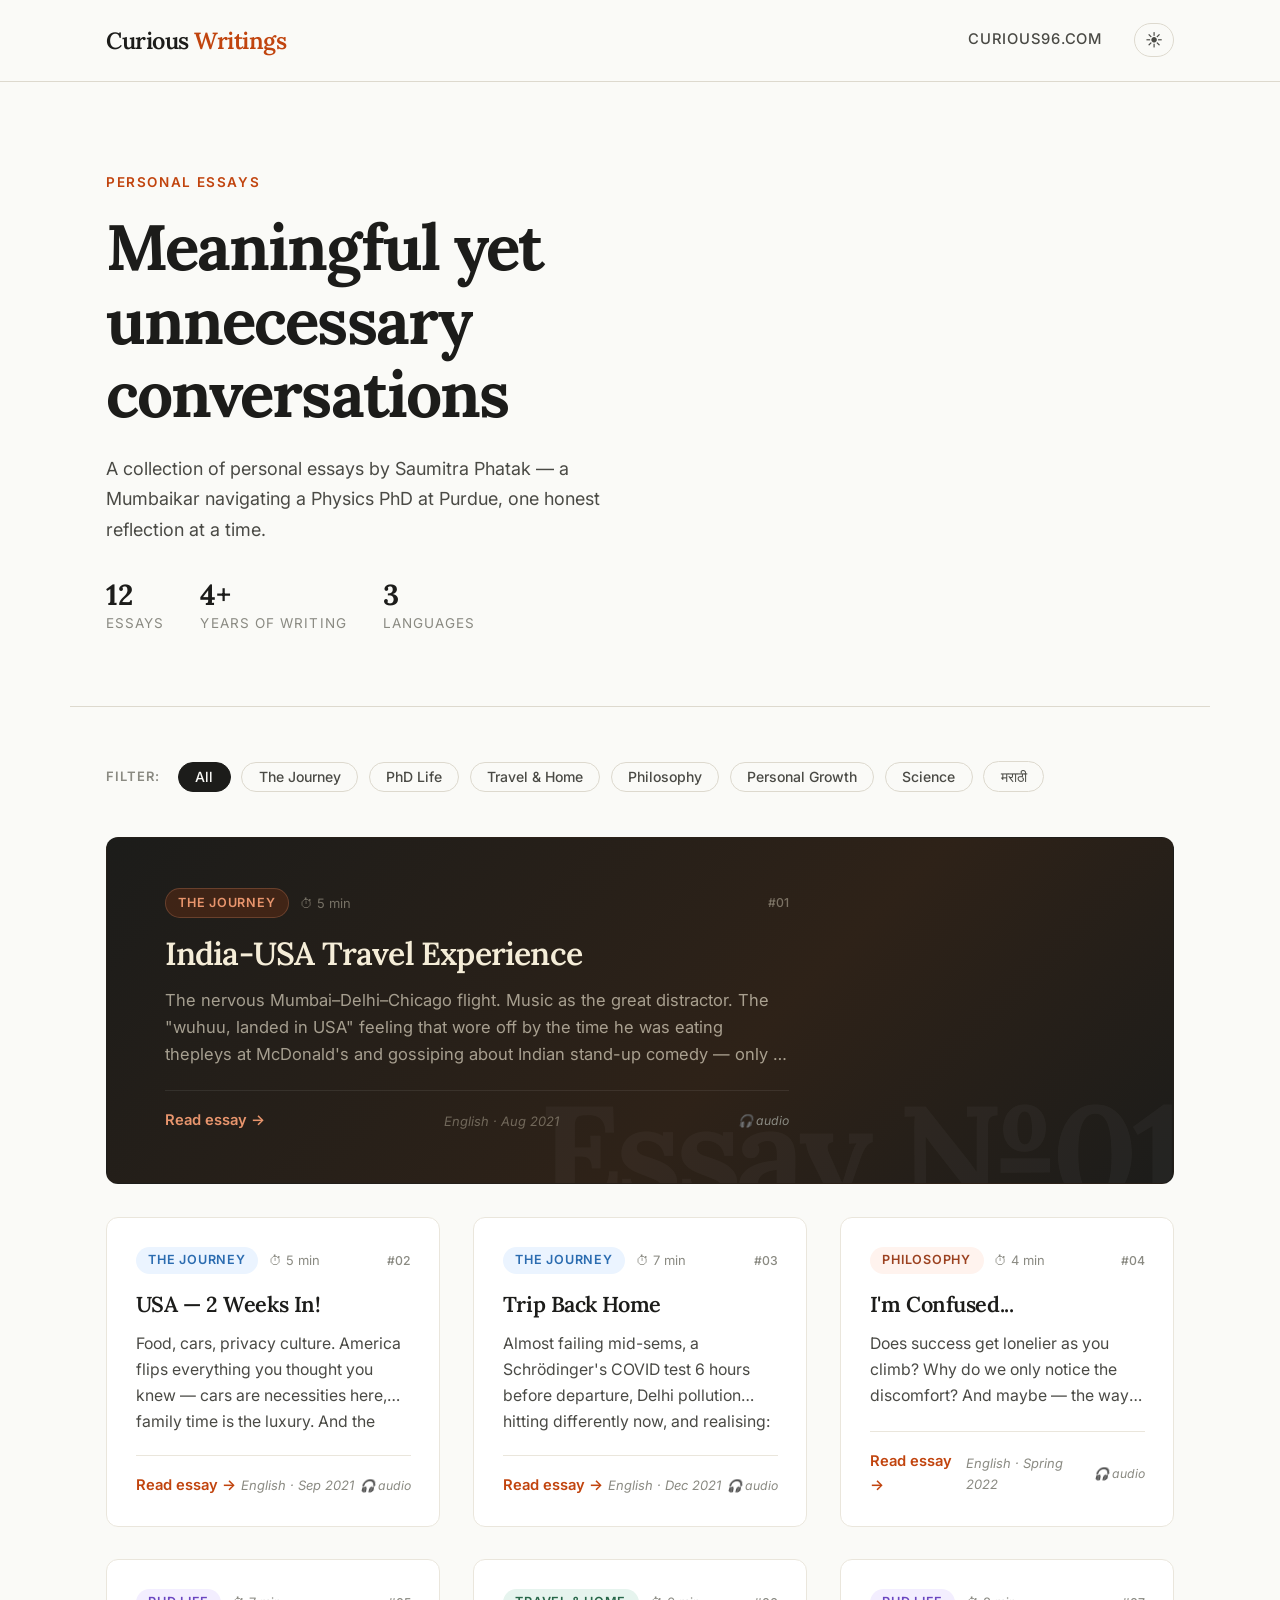
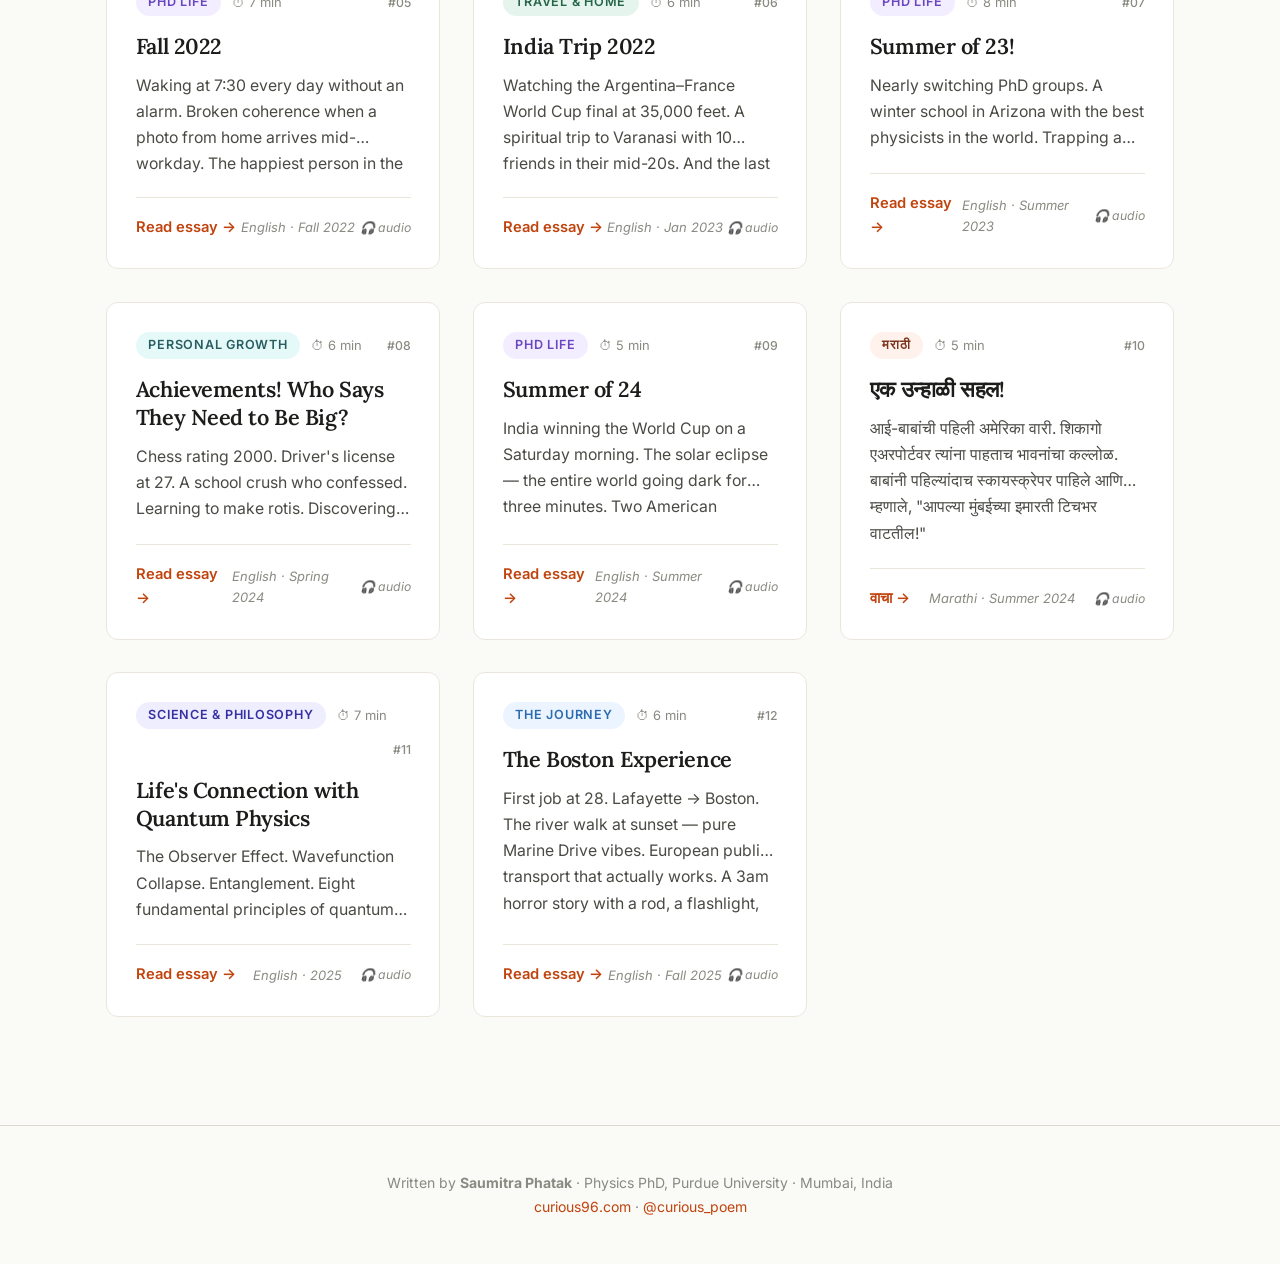
==== curious-writings.html @ 7cb305f4 ".." ====
<!DOCTYPE html>
<html lang="en">
<head>
  <meta charset="UTF-8">
  <meta name="viewport" content="width=device-width, initial-scale=1.0">
  <title>Curious Writings — Saumitra Phatak</title>
  <meta name="description" content="Personal essays by Saumitra Phatak — a Mumbaikar navigating a Physics PhD at Purdue University. 12 essays on life abroad, research, identity, relationships, and quantum physics. Written honestly, across 4 years.">
  <meta name="author" content="Saumitra Phatak">
  <meta name="keywords" content="Saumitra Phatak, personal essays, PhD life, Indian student USA, Purdue University, Mumbai, quantum physics, life abroad">
  <link rel="canonical" href="https://saumitraphatak.github.io/curious-writings/">
  <!-- Open Graph -->
  <meta property="og:type" content="website">
  <meta property="og:title" content="Curious Writings — Personal Essays by Saumitra Phatak">
  <meta property="og:description" content="12 personal essays by a Mumbaikar doing a Physics PhD at Purdue. On life abroad, research, identity, and finding meaning — written honestly across 4 years.">
  <meta property="og:url" content="https://saumitraphatak.github.io/curious-writings/">
  <meta property="og:site_name" content="Curious Writings">
  <!-- Twitter Card -->
  <meta name="twitter:card" content="summary">
  <meta name="twitter:title" content="Curious Writings — Personal Essays by Saumitra Phatak">
  <meta name="twitter:description" content="12 personal essays by a Mumbaikar doing a Physics PhD at Purdue. On life abroad, research, identity, and finding meaning.">
  <!-- JSON-LD -->
  <script type="application/ld+json">
  {"@context":"https://schema.org","@type":"Blog","name":"Curious Writings","description":"Personal essays by Saumitra Phatak — a Mumbaikar navigating a Physics PhD at Purdue University.","url":"https://saumitraphatak.github.io/curious-writings/","author":{"@type":"Person","name":"Saumitra Phatak","url":"https://www.curious96.com"},"inLanguage":["en","mr"]}
  </script>
  <link rel="stylesheet" href="css/styles.css">
</head>
<body>

<div class="progress-bar" id="progressBar"></div>

<header class="site-header">
  <div class="inner">
    <a href="curious-writings.html" class="site-logo">Curious <span>Writings</span></a>
    <nav class="site-nav">
      <a href="https://www.curious96.com" target="_blank" rel="noopener">curious96.com</a>
      <button class="theme-toggle" id="themeToggle" aria-label="Toggle dark mode" title="Toggle dark mode">☀</button>
    </nav>
  </div>
</header>

<main>
  <section class="hero">
    <p class="hero-eyebrow">Personal Essays</p>
    <h1>Meaningful yet unnecessary conversations</h1>
    <p class="hero-sub">A collection of personal essays by Saumitra Phatak — a Mumbaikar navigating a Physics PhD at Purdue, one honest reflection at a time.</p>
    <div class="hero-meta">
      <div class="hero-stat"><strong>12</strong><small>Essays</small></div>
      <div class="hero-stat"><strong>4+</strong><small>Years of writing</small></div>
      <div class="hero-stat"><strong>3</strong><small>Languages</small></div>
    </div>
  </section>

  <hr class="divider">

  <div class="filter-bar">
    <span class="filter-label">Filter:</span>
    <button class="filter-btn active" data-filter="all">All</button>
    <button class="filter-btn" data-filter="journey">The Journey</button>
    <button class="filter-btn" data-filter="phd">PhD Life</button>
    <button class="filter-btn" data-filter="travel">Travel & Home</button>
    <button class="filter-btn" data-filter="philosophy">Philosophy</button>
    <button class="filter-btn" data-filter="growth">Personal Growth</button>
    <button class="filter-btn" data-filter="science">Science</button>
    <button class="filter-btn" data-filter="marathi">मराठी</button>
  </div>

  <section class="articles-section">
    <div class="articles-grid" id="grid">

      <!-- 01 -->
      <article class="article-card featured reveal" data-category="journey">
        <div class="card-body">
          <div class="card-meta">
            <span class="category-tag cat-journey">The Journey</span>
            <span class="read-time">⏱ 5 min</span>
            <span class="card-num">#01</span>
          </div>
          <h2 class="card-title">India-USA Travel Experience</h2>
          <p class="card-excerpt">The nervous Mumbai–Delhi–Chicago flight. Music as the great distractor. The "wuhuu, landed in USA" feeling that wore off by the time he was eating thepleys at McDonald's and gossiping about Indian stand-up comedy — only to leave a bag on the shuttle home.</p>
          <div class="card-footer">
            <a href="articles/01-india-usa-travel.html" class="card-read-link">Read essay →</a>
            <span class="card-lang">English · Aug 2021</span>
          </div>
        </div>
      </article>

      <!-- 02 -->
      <article class="article-card reveal" data-category="journey">
        <div class="card-body">
          <div class="card-meta">
            <span class="category-tag cat-journey">The Journey</span>
            <span class="read-time">⏱ 5 min</span>
            <span class="card-num">#02</span>
          </div>
          <h2 class="card-title">USA — 2 Weeks In!</h2>
          <p class="card-excerpt">Food, cars, privacy culture. America flips everything you thought you knew — cars are necessities here, family time is the luxury. And the discipline! They actually follow the rules.</p>
          <div class="card-footer">
            <a href="articles/02-usa-two-weeks.html" class="card-read-link">Read essay →</a>
            <span class="card-lang">English · Sep 2021</span>
          </div>
        </div>
      </article>

      <!-- 03 -->
      <article class="article-card reveal" data-category="journey">
        <div class="card-body">
          <div class="card-meta">
            <span class="category-tag cat-journey">The Journey</span>
            <span class="read-time">⏱ 7 min</span>
            <span class="card-num">#03</span>
          </div>
          <h2 class="card-title">Trip Back Home</h2>
          <p class="card-excerpt">Almost failing mid-sems, a Schrödinger's COVID test 6 hours before departure, Delhi pollution hitting differently now, and realising: you go out and fail at 100 things, still you come home a superstar in your parents' eyes.</p>
          <div class="card-footer">
            <a href="articles/03-trip-back-home.html" class="card-read-link">Read essay →</a>
            <span class="card-lang">English · Dec 2021</span>
          </div>
        </div>
      </article>

      <!-- 04 -->
      <article class="article-card reveal" data-category="philosophy">
        <div class="card-body">
          <div class="card-meta">
            <span class="category-tag cat-philosophy">Philosophy</span>
            <span class="read-time">⏱ 4 min</span>
            <span class="card-num">#04</span>
          </div>
          <h2 class="card-title">I'm Confused...</h2>
          <p class="card-excerpt">Does success get lonelier as you climb? Why do we only notice the discomfort? And maybe — the way to live is to have floating interests always. Changing phases is the key to being content.</p>
          <div class="card-footer">
            <a href="articles/04-im-confused.html" class="card-read-link">Read essay →</a>
            <span class="card-lang">English · Spring 2022</span>
          </div>
        </div>
      </article>

      <!-- 05 -->
      <article class="article-card reveal" data-category="phd">
        <div class="card-body">
          <div class="card-meta">
            <span class="category-tag cat-phd">PhD Life</span>
            <span class="read-time">⏱ 7 min</span>
            <span class="card-num">#05</span>
          </div>
          <h2 class="card-title">Fall 2022</h2>
          <p class="card-excerpt">Waking at 7:30 every day without an alarm. Broken coherence when a photo from home arrives mid-workday. The happiest person in the room is the one who thinks the least. And the fall season — everyone in the world should experience it once.</p>
          <div class="card-footer">
            <a href="articles/05-fall-2022.html" class="card-read-link">Read essay →</a>
            <span class="card-lang">English · Fall 2022</span>
          </div>
        </div>
      </article>

      <!-- 06 -->
      <article class="article-card reveal" data-category="travel">
        <div class="card-body">
          <div class="card-meta">
            <span class="category-tag cat-travel">Travel & Home</span>
            <span class="read-time">⏱ 6 min</span>
            <span class="card-num">#06</span>
          </div>
          <h2 class="card-title">India Trip 2022</h2>
          <p class="card-excerpt">Watching the Argentina–France World Cup final at 35,000 feet. A spiritual trip to Varanasi with 10 friends in their mid-20s. And the last night — crying together as a family before going back to make the American dream come true.</p>
          <div class="card-footer">
            <a href="articles/06-india-trip-2022.html" class="card-read-link">Read essay →</a>
            <span class="card-lang">English · Jan 2023</span>
          </div>
        </div>
      </article>

      <!-- 07 -->
      <article class="article-card reveal" data-category="phd">
        <div class="card-body">
          <div class="card-meta">
            <span class="category-tag cat-phd">PhD Life</span>
            <span class="read-time">⏱ 8 min</span>
            <span class="card-num">#07</span>
          </div>
          <h2 class="card-title">Summer of 23!</h2>
          <p class="card-excerpt">Nearly switching PhD groups. A winter school in Arizona with the best physicists in the world. Trapping a single lithium atom — best imaging accuracy in the world. Teaching atomic physics to Mumbai University students every Saturday.</p>
          <div class="card-footer">
            <a href="articles/07-summer-2023.html" class="card-read-link">Read essay →</a>
            <span class="card-lang">English · Summer 2023</span>
          </div>
        </div>
      </article>

      <!-- 08 -->
      <article class="article-card reveal" data-category="growth">
        <div class="card-body">
          <div class="card-meta">
            <span class="category-tag cat-growth">Personal Growth</span>
            <span class="read-time">⏱ 6 min</span>
            <span class="card-num">#08</span>
          </div>
          <h2 class="card-title">Achievements! Who Says They Need to Be Big?</h2>
          <p class="card-excerpt">Chess rating 2000. Driver's license at 27. A school crush who confessed. Learning to make rotis. Discovering classical music. Defending Hinduism with physics. The ones that never go on your CV but define you completely.</p>
          <div class="card-footer">
            <a href="articles/08-achievements.html" class="card-read-link">Read essay →</a>
            <span class="card-lang">English · Spring 2024</span>
          </div>
        </div>
      </article>

      <!-- 09 -->
      <article class="article-card reveal" data-category="phd">
        <div class="card-body">
          <div class="card-meta">
            <span class="category-tag cat-phd">PhD Life</span>
            <span class="read-time">⏱ 5 min</span>
            <span class="card-num">#09</span>
          </div>
          <h2 class="card-title">Summer of 24</h2>
          <p class="card-excerpt">India winning the World Cup on a Saturday morning. The solar eclipse — the entire world going dark for three minutes. Two American weddings. And a labmate's words: "It's so weird that after five years, you move on, but the lab stays right where it is."</p>
          <div class="card-footer">
            <a href="articles/09-summer-2024.html" class="card-read-link">Read essay →</a>
            <span class="card-lang">English · Summer 2024</span>
          </div>
        </div>
      </article>

      <!-- 10 -->
      <article class="article-card reveal" data-category="marathi">
        <div class="card-body">
          <div class="card-meta">
            <span class="category-tag cat-marathi">मराठी</span>
            <span class="read-time">⏱ 5 min</span>
            <span class="card-num">#10</span>
          </div>
          <h2 class="card-title">एक उन्हाळी सहल!</h2>
          <p class="card-excerpt">आई-बाबांची पहिली अमेरिका वारी. शिकागो एअरपोर्टवर त्यांना पाहताच भावनांचा कल्लोळ. बाबांनी पहिल्यांदाच स्कायस्क्रेपर पाहिले आणि म्हणाले, "आपल्या मुंबईच्या इमारती टिचभर वाटतील!"</p>
          <div class="card-footer">
            <a href="articles/10-ek-unhali-sahal.html" class="card-read-link">वाचा →</a>
            <span class="card-lang">Marathi · Summer 2024</span>
          </div>
        </div>
      </article>

      <!-- 11 -->
      <article class="article-card reveal" data-category="science">
        <div class="card-body">
          <div class="card-meta">
            <span class="category-tag cat-science">Science & Philosophy</span>
            <span class="read-time">⏱ 7 min</span>
            <span class="card-num">#11</span>
          </div>
          <h2 class="card-title">Life's Connection with Quantum Physics</h2>
          <p class="card-excerpt">The Observer Effect. Wavefunction Collapse. Entanglement. Eight fundamental principles of quantum physics — and how each one mirrors the way we actually live, love, and make decisions.</p>
          <div class="card-footer">
            <a href="articles/11-life-quantum-physics.html" class="card-read-link">Read essay →</a>
            <span class="card-lang">English · 2025</span>
          </div>
        </div>
      </article>

      <!-- 12 -->
      <article class="article-card reveal" data-category="journey">
        <div class="card-body">
          <div class="card-meta">
            <span class="category-tag cat-journey">The Journey</span>
            <span class="read-time">⏱ 6 min</span>
            <span class="card-num">#12</span>
          </div>
          <h2 class="card-title">The Boston Experience</h2>
          <p class="card-excerpt">First job at 28. Lafayette → Boston. The river walk at sunset — pure Marine Drive vibes. European public transport that actually works. A 3am horror story with a rod, a flashlight, and drops of blood on the kitchen floor. And riding the quantum computing tide.</p>
          <div class="card-footer">
            <a href="articles/12-boston-experience.html" class="card-read-link">Read essay →</a>
            <span class="card-lang">English · Fall 2025</span>
          </div>
        </div>
      </article>

    </div>
  </section>
</main>

<footer class="site-footer">
  <p>Written by <strong>Saumitra Phatak</strong> · Physics PhD, Purdue University · Mumbai, India<br>
  <a href="https://www.curious96.com" target="_blank" rel="noopener">curious96.com</a> · <a href="https://www.instagram.com/curious_poem/" target="_blank" rel="noopener">@curious_poem</a></p>
</footer>

<script>
// ─── DARK MODE ───
(function() {
  const saved = localStorage.getItem('cw-theme');
  if (saved === 'dark') document.documentElement.dataset.theme = 'dark';
})();

const toggleBtn = document.getElementById('themeToggle');
toggleBtn.textContent = document.documentElement.dataset.theme === 'dark' ? '☾' : '☀';
toggleBtn.addEventListener('click', () => {
  const isDark = document.documentElement.dataset.theme === 'dark';
  document.documentElement.dataset.theme = isDark ? '' : 'dark';
  toggleBtn.textContent = isDark ? '☀' : '☾';
  localStorage.setItem('cw-theme', isDark ? '' : 'dark');
});

// ─── PROGRESS BAR FALLBACK (for browsers without scroll-timeline) ───
if (!CSS.supports('animation-timeline', 'scroll()')) {
  const bar = document.getElementById('progressBar');
  window.addEventListener('scroll', () => {
    const scrolled = window.scrollY;
    const total = document.documentElement.scrollHeight - window.innerHeight;
    bar.style.transform = `scaleX(${total > 0 ? scrolled / total : 0})`;
  }, { passive: true });
}

// ─── STAGGER DELAYS for reveal cards ───
document.querySelectorAll('.article-card.reveal').forEach((card, i) => {
  card.style.setProperty('--stagger', i % 6);
});

// ─── SCROLL REVEAL ───
const observer = new IntersectionObserver(entries => {
  entries.forEach(e => { if (e.isIntersecting) e.target.classList.add('visible'); });
}, { threshold: 0.07 });
document.querySelectorAll('.reveal').forEach(el => observer.observe(el));

// ─── FILTER with fade-animation ───
function doFilter(filter) {
  const cards = [...document.querySelectorAll('.article-card')];
  const hidden = new Set();

  // Phase 1: fade out cards that won't be shown
  cards.forEach(card => {
    const show = filter === 'all' || card.dataset.category === filter;
    if (!show) {
      hidden.add(card);
      card.style.opacity = '0';
      card.style.transform = 'scale(0.97) translateY(-6px)';
    }
  });

  // Phase 2: after fade, hide them and reveal remaining
  setTimeout(() => {
    cards.forEach((card, i) => {
      if (hidden.has(card)) {
        card.style.display = 'none';
        card.style.opacity = '';
        card.style.transform = '';
      } else {
        if (card.style.display === 'none') {
          card.style.display = '';
          card.style.opacity = '0';
          card.style.transform = 'scale(0.97) translateY(10px)';
          // stagger visible cards
          const delay = [...cards.filter(c => !hidden.has(c))].indexOf(card) * 40;
          setTimeout(() => {
            card.style.transition = 'opacity 0.3s ease, transform 0.3s ease, box-shadow 0.3s ease';
            card.style.opacity = '1';
            card.style.transform = '';
            setTimeout(() => card.style.transition = '', 350);
          }, delay);
        } else {
          card.style.opacity = '1';
          card.style.transform = '';
        }
      }
    });
  }, 220);
}

// Override card transition for filter animation
document.querySelectorAll('.article-card').forEach(card => {
  card.style.transition = 'opacity 0.22s ease, transform 0.22s ease, box-shadow 0.3s ease';
});

document.querySelectorAll('.filter-btn').forEach(btn => {
  btn.addEventListener('click', () => {
    document.querySelectorAll('.filter-btn').forEach(b => b.classList.remove('active'));
    btn.classList.add('active');
    if (document.startViewTransition) {
      document.startViewTransition(() => doFilter(btn.dataset.filter));
    } else {
      doFilter(btn.dataset.filter);
    }
  });
});

// ─── 3D CARD TILT ───
document.querySelectorAll('.article-card:not(.featured)').forEach(card => {
  card.addEventListener('mousemove', e => {
    const rect = card.getBoundingClientRect();
    const x = (e.clientX - rect.left) / rect.width  - 0.5;
    const y = (e.clientY - rect.top)  / rect.height - 0.5;
    card.style.transition = 'box-shadow 0.15s ease';
    card.style.transform = `perspective(700px) rotateY(${x * 7}deg) rotateX(${-y * 7}deg) translateY(-4px)`;
    card.style.boxShadow = `${-x * 12}px ${-y * 12 + 16}px 40px rgba(0,0,0,0.12)`;
  });
  card.addEventListener('mouseleave', () => {
    card.style.transition = 'transform 0.45s ease, box-shadow 0.3s ease';
    card.style.transform = '';
    card.style.boxShadow = '';
    setTimeout(() => { card.style.transition = ''; }, 460);
  });
});

// ─── AUDIO HINT (front page — passive indicator, full listen is inside article) ───
document.querySelectorAll('.article-card').forEach(card => {
  const footer = card.querySelector('.card-footer');
  if (!footer) return;
  const hint = document.createElement('span');
  hint.className   = 'card-audio-hint';
  hint.textContent = '🎧 audio';
  hint.title       = 'Open the essay to listen to the full audio';
  footer.appendChild(hint);
});
</script>
</body>
</html>
---- css/styles.css ----
@import url('https://fonts.googleapis.com/css2?family=Lora:ital,wght@0,400;0,500;0,600;0,700;1,400;1,500&family=Inter:wght@300;400;500;600&family=Noto+Serif+Devanagari:wght@400;600&display=swap');

*, *::before, *::after { box-sizing: border-box; margin: 0; padding: 0; }

:root {
  --bg: #FAFAF7;
  --surface: #F3F0EA;
  --surface2: #EAE6DC;
  --text: #1C1C1A;
  --text-mid: #4A4A45;
  --text-light: #8A8A82;
  --accent: #C1440E;
  --accent-warm: #E8956D;
  --accent-bg: #FDF0EA;
  --border: #DDD9CE;
  --border-light: #EAE6DC;

  /* Category colours */
  --c-journey: #2B6CB0;
  --c-journey-bg: #EBF4FF;
  --c-phd: #6B46C1;
  --c-phd-bg: #F3EEFF;
  --c-travel: #276749;
  --c-travel-bg: #E6F4EE;
  --c-philosophy: #9C4221;
  --c-philosophy-bg: #FFF3EE;
  --c-growth: #285E61;
  --c-growth-bg: #E6F9F9;
  --c-science: #3730A3;
  --c-science-bg: #EEEEFF;
  --c-marathi: #7B341E;
  --c-marathi-bg: #FFF1EC;

  --ff-serif: 'Lora', Georgia, 'Times New Roman', serif;
  --ff-sans: 'Inter', system-ui, -apple-system, sans-serif;
  --ff-deva: 'Noto Serif Devanagari', serif;
}

html { font-size: 18px; scroll-behavior: smooth; }

body {
  background: var(--bg);
  color: var(--text);
  font-family: var(--ff-sans);
  line-height: 1.6;
  -webkit-font-smoothing: antialiased;
}

a { color: inherit; text-decoration: none; }
img { max-width: 100%; display: block; }

/* ─── SITE HEADER ─── */
.site-header {
  border-bottom: 1px solid var(--border);
  padding: 1.2rem 0;
  position: sticky;
  top: 0;
  background: rgba(250, 250, 247, 0.95);
  backdrop-filter: blur(8px);
  z-index: 100;
}
.site-header .inner {
  max-width: 1140px;
  margin: 0 auto;
  padding: 0 2rem;
  display: flex;
  align-items: center;
  justify-content: space-between;
}
.site-logo {
  font-family: var(--ff-serif);
  font-size: 1.3rem;
  font-weight: 600;
  color: var(--text);
  letter-spacing: -0.02em;
}
.site-logo span { color: var(--accent); }
.site-nav { display: flex; gap: 1.8rem; align-items: center; }
.site-nav a {
  font-size: 0.82rem;
  font-weight: 500;
  color: var(--text-mid);
  letter-spacing: 0.05em;
  text-transform: uppercase;
  transition: color 0.2s;
}
.site-nav a:hover { color: var(--accent); }

/* ─── HERO (index) ─── */
.hero {
  padding: 5rem 2rem 4rem;
  max-width: 1140px;
  margin: 0 auto;
}
.hero-eyebrow {
  font-size: 0.75rem;
  font-weight: 600;
  letter-spacing: 0.12em;
  text-transform: uppercase;
  color: var(--accent);
  margin-bottom: 1rem;
}
.hero h1 {
  font-family: var(--ff-serif);
  font-size: clamp(2.4rem, 5vw, 3.6rem);
  font-weight: 700;
  line-height: 1.15;
  letter-spacing: -0.03em;
  color: var(--text);
  max-width: 700px;
  margin-bottom: 1.2rem;
}
.hero-sub {
  font-size: 1rem;
  color: var(--text-mid);
  max-width: 560px;
  line-height: 1.7;
  margin-bottom: 2rem;
}
.hero-meta {
  display: flex;
  gap: 2rem;
  flex-wrap: wrap;
}
.hero-stat {
  display: flex;
  flex-direction: column;
  gap: 0.15rem;
}
.hero-stat strong {
  font-family: var(--ff-serif);
  font-size: 1.6rem;
  font-weight: 700;
  color: var(--text);
  line-height: 1;
}
.hero-stat small {
  font-size: 0.75rem;
  color: var(--text-light);
  text-transform: uppercase;
  letter-spacing: 0.08em;
}

/* ─── DIVIDER ─── */
.divider {
  max-width: 1140px;
  margin: 0 auto 3rem;
  padding: 0 2rem;
  border: none;
  border-top: 1px solid var(--border);
}

/* ─── FILTER BAR ─── */
.filter-bar {
  max-width: 1140px;
  margin: 0 auto 2.5rem;
  padding: 0 2rem;
  display: flex;
  gap: 0.6rem;
  flex-wrap: wrap;
  align-items: center;
}
.filter-label {
  font-size: 0.72rem;
  font-weight: 600;
  letter-spacing: 0.08em;
  text-transform: uppercase;
  color: var(--text-light);
  margin-right: 0.4rem;
}
.filter-btn {
  border: 1px solid var(--border);
  background: transparent;
  padding: 0.3rem 0.9rem;
  border-radius: 99px;
  font-size: 0.78rem;
  font-weight: 500;
  color: var(--text-mid);
  cursor: pointer;
  font-family: var(--ff-sans);
  transition: all 0.15s;
}
.filter-btn:hover, .filter-btn.active {
  background: var(--text);
  border-color: var(--text);
  color: var(--bg);
}

/* ─── ARTICLE GRID ─── */
.articles-section {
  max-width: 1140px;
  margin: 0 auto;
  padding: 0 2rem 6rem;
}
.articles-grid {
  display: grid;
  grid-template-columns: repeat(3, 1fr);
  gap: 1.8rem;
}

/* ─── ARTICLE CARD ─── */
.article-card {
  background: white;
  border: 1px solid var(--border-light);
  border-radius: 12px;
  overflow: hidden;
  transition: box-shadow 0.3s ease;
  display: flex;
  flex-direction: column;
  will-change: transform;
}
.article-card:not(.featured):hover {
  box-shadow: 0 16px 48px rgba(0,0,0,0.1);
}
.card-body {
  padding: 1.6rem;
  flex: 1;
  display: flex;
  flex-direction: column;
}
.card-meta {
  display: flex;
  align-items: center;
  gap: 0.6rem;
  margin-bottom: 0.9rem;
  flex-wrap: wrap;
}
.category-tag {
  display: inline-block;
  padding: 0.2rem 0.7rem;
  border-radius: 99px;
  font-size: 0.7rem;
  font-weight: 600;
  letter-spacing: 0.06em;
  text-transform: uppercase;
}
.cat-journey { background: var(--c-journey-bg); color: var(--c-journey); }
.cat-phd     { background: var(--c-phd-bg);     color: var(--c-phd); }
.cat-travel  { background: var(--c-travel-bg);  color: var(--c-travel); }
.cat-philosophy { background: var(--c-philosophy-bg); color: var(--c-philosophy); }
.cat-growth  { background: var(--c-growth-bg);  color: var(--c-growth); }
.cat-science { background: var(--c-science-bg); color: var(--c-science); }
.cat-marathi { background: var(--c-marathi-bg); color: var(--c-marathi); }

.read-time {
  font-size: 0.72rem;
  color: var(--text-light);
  display: flex;
  align-items: center;
  gap: 0.25rem;
}
.card-num {
  font-size: 0.68rem;
  color: var(--text-light);
  font-weight: 500;
  margin-left: auto;
}
.card-title {
  font-family: var(--ff-serif);
  font-size: 1.2rem;
  font-weight: 600;
  line-height: 1.3;
  letter-spacing: -0.02em;
  color: var(--text);
  margin-bottom: 0.7rem;
  flex-shrink: 0;
}
.card-excerpt {
  font-size: 0.88rem;
  color: var(--text-mid);
  line-height: 1.65;
  flex: 1;
  margin-bottom: 1.2rem;
  display: -webkit-box;
  -webkit-line-clamp: 3;
  -webkit-box-orient: vertical;
  overflow: hidden;
}
.card-footer {
  border-top: 1px solid var(--border-light);
  padding-top: 1rem;
  display: flex;
  align-items: center;
  justify-content: space-between;
}
.card-read-link {
  font-size: 0.82rem;
  font-weight: 600;
  color: var(--accent);
  display: flex;
  align-items: center;
  gap: 0.35rem;
  transition: gap 0.2s;
}
.article-card:hover .card-read-link { gap: 0.6rem; }
.card-lang {
  font-size: 0.72rem;
  color: var(--text-light);
  font-style: italic;
}

/* ─── FEATURED CARD (editorial hero) ─── */
.article-card.featured {
  grid-column: 1 / -1;
  flex-direction: row;
  min-height: 280px;
  background: linear-gradient(135deg, #1C1C1A 0%, #2E2218 60%, #1C1C1A 100%);
  border-color: transparent;
  position: relative;
  overflow: hidden;
  transition: box-shadow 0.3s ease, transform 0.3s ease;
}
.article-card.featured:hover {
  transform: translateY(-3px);
  box-shadow: 0 24px 64px rgba(0,0,0,0.25);
}
.article-card.featured::after {
  content: 'Essay №01';
  position: absolute;
  right: -0.5rem;
  bottom: -2rem;
  font-family: var(--ff-serif);
  font-size: 7.5rem;
  font-weight: 700;
  color: rgba(255,255,255,0.035);
  letter-spacing: -0.04em;
  pointer-events: none;
  line-height: 1;
  white-space: nowrap;
}
.article-card.featured .card-body {
  padding: 2.8rem 3.2rem;
  max-width: 740px;
}
.article-card.featured .category-tag {
  background: rgba(193, 68, 14, 0.2);
  color: #E8956D;
  border: 1px solid rgba(232, 149, 109, 0.25);
}
.article-card.featured .read-time,
.article-card.featured .card-num {
  color: rgba(245, 237, 216, 0.4);
}
.article-card.featured .card-title {
  font-size: clamp(1.6rem, 2.5vw, 2.1rem);
  color: #F5EDD8;
  line-height: 1.25;
  letter-spacing: -0.025em;
}
.article-card.featured .card-excerpt {
  color: rgba(245, 237, 216, 0.62);
  -webkit-line-clamp: 3;
  font-size: 0.92rem;
}
.article-card.featured .card-footer {
  border-top-color: rgba(255,255,255,0.08);
}
.article-card.featured .card-read-link { color: #E8956D; }
.article-card.featured .card-lang { color: rgba(245,237,216,0.35); }
@media (max-width: 720px) {
  .article-card.featured { grid-column: 1 / -1; flex-direction: column; }
  .article-card.featured .card-body { padding: 1.8rem; }
}

/* ─── ARTICLE PAGE ─── */
.article-page {
  max-width: 700px;
  margin: 0 auto;
  padding: 3rem 2rem 6rem;
}
.article-page-header {
  margin-bottom: 3rem;
}
.article-back {
  display: inline-flex;
  align-items: center;
  gap: 0.4rem;
  font-size: 0.78rem;
  font-weight: 500;
  color: var(--text-light);
  margin-bottom: 2rem;
  transition: color 0.2s;
}
.article-back:hover { color: var(--accent); }
.article-page-meta {
  display: flex;
  align-items: center;
  gap: 0.8rem;
  margin-bottom: 1.2rem;
  flex-wrap: wrap;
}
.article-page-header h1 {
  font-family: var(--ff-serif);
  font-size: clamp(1.9rem, 4vw, 2.8rem);
  font-weight: 700;
  line-height: 1.2;
  letter-spacing: -0.03em;
  color: var(--text);
  margin-bottom: 1rem;
}
.article-page-header h1.devanagari {
  font-family: var(--ff-deva);
}
.article-lede {
  font-size: 1.05rem;
  color: var(--text-mid);
  line-height: 1.75;
  font-style: italic;
  border-left: 3px solid var(--accent);
  padding-left: 1.2rem;
  margin-bottom: 2rem;
}
.article-divider {
  width: 3rem;
  height: 2px;
  background: var(--accent);
  margin: 2rem 0;
  border: none;
}

/* ─── ARTICLE BODY ─── */
.article-body {
  font-family: var(--ff-serif);
  font-size: 1.05rem;
  line-height: 1.85;
  color: var(--text);
}
.article-body.devanagari {
  font-family: var(--ff-deva);
  font-size: 1.08rem;
  line-height: 2;
}
.article-body p {
  margin-bottom: 1.5rem;
}
.article-body p:first-child::first-letter {
  font-size: 3.5rem;
  line-height: 0.85;
  float: left;
  padding-right: 0.1em;
  padding-top: 0.05em;
  font-weight: 700;
  color: var(--accent);
  font-family: var(--ff-serif);
}
.article-body h2 {
  font-family: var(--ff-sans);
  font-size: 0.85rem;
  font-weight: 700;
  letter-spacing: 0.1em;
  text-transform: uppercase;
  color: var(--accent);
  margin: 2.5rem 0 1rem;
  padding-bottom: 0.5rem;
  border-bottom: 1px solid var(--border);
}
.article-body strong {
  font-weight: 600;
  color: var(--text);
}
.article-body em { font-style: italic; }
.article-body blockquote {
  border-left: 3px solid var(--accent-warm);
  padding: 0.5rem 1.2rem;
  margin: 2rem 0;
  background: var(--accent-bg);
  border-radius: 0 8px 8px 0;
  font-style: italic;
  color: var(--text-mid);
}

/* ─── ARTICLE FOOTER ─── */
.article-footer {
  margin-top: 4rem;
  padding-top: 2rem;
  border-top: 1px solid var(--border);
  display: flex;
  justify-content: space-between;
  align-items: center;
  flex-wrap: gap;
  gap: 1rem;
}
.article-footer-nav a {
  display: inline-flex;
  align-items: center;
  gap: 0.4rem;
  font-size: 0.82rem;
  font-weight: 600;
  color: var(--text-mid);
  transition: color 0.2s;
}
.article-footer-nav a:hover { color: var(--accent); }
.back-to-all {
  display: inline-flex;
  align-items: center;
  gap: 0.5rem;
  background: var(--text);
  color: var(--bg) !important;
  padding: 0.6rem 1.2rem;
  border-radius: 99px;
  font-size: 0.82rem;
  font-weight: 600;
  transition: background 0.2s !important;
}
.back-to-all:hover { background: var(--accent) !important; }

/* ─── SITE FOOTER ─── */
.site-footer {
  border-top: 1px solid var(--border);
  padding: 2.5rem 2rem;
  text-align: center;
}
.site-footer p {
  font-size: 0.78rem;
  color: var(--text-light);
  line-height: 1.7;
}
.site-footer a { color: var(--accent); }

/* ─── SCROLL REVEAL (stagger support) ─── */
.reveal {
  opacity: 0;
  transform: translateY(18px);
  transition: opacity 0.5s ease calc(var(--stagger, 0) * 55ms),
              transform 0.5s ease calc(var(--stagger, 0) * 55ms);
}
.reveal.visible {
  opacity: 1;
  transform: none;
}

/* ─── RESPONSIVE GRID ─── */
@media (max-width: 960px) {
  .articles-grid { grid-template-columns: repeat(2, 1fr); }
}
@media (max-width: 580px) {
  .articles-grid { grid-template-columns: 1fr; }
}

/* ─── RESPONSIVE (existing) ─── */
@media (max-width: 640px) {
  html { font-size: 16px; }
  .hero { padding: 3rem 1.5rem 2.5rem; }
  .articles-section { padding: 0 1.5rem 4rem; }
  .filter-bar { padding: 0 1.5rem; }
  .divider { padding: 0 1.5rem; }
  .site-header .inner { padding: 0 1.5rem; }
  .site-nav { gap: 1rem; }
  .article-page { padding: 2rem 1.5rem 4rem; }
}

/* ─── READING PROGRESS BAR ─── */
.progress-bar {
  position: fixed;
  top: 0;
  left: 0;
  right: 0;
  height: 3px;
  background: var(--accent);
  transform-origin: left center;
  transform: scaleX(0);
  z-index: 999;
  pointer-events: none;
}
@supports (animation-timeline: scroll()) {
  .progress-bar {
    animation: progressGrow linear both;
    animation-timeline: scroll(root block);
  }
  @keyframes progressGrow {
    from { transform: scaleX(0); }
    to   { transform: scaleX(1); }
  }
}

/* ─── THEME TOGGLE BUTTON ─── */
.theme-toggle {
  background: none;
  border: 1px solid var(--border);
  border-radius: 99px;
  cursor: pointer;
  padding: 0.22rem 0.55rem;
  font-size: 0.95rem;
  color: var(--text-mid);
  transition: border-color 0.2s, color 0.2s;
  line-height: 1.4;
  font-family: var(--ff-sans);
}
.theme-toggle:hover {
  border-color: var(--accent);
  color: var(--accent);
}

/* ─── DARK MODE ─── */
:root[data-theme="dark"] {
  --bg: #1A1410;
  --surface: #241D18;
  --surface2: #2E2520;
  --text: #F5EDD8;
  --text-mid: #C4A882;
  --text-light: #8A7260;
  --accent: #E8956D;
  --accent-warm: #C96A2E;
  --accent-bg: #2A1D15;
  --border: #3D3028;
  --border-light: #2E2520;
  --c-journey-bg: #1A2235; --c-phd-bg: #1E1830;
  --c-travel-bg: #162518; --c-philosophy-bg: #271A14;
  --c-growth-bg: #142020; --c-science-bg: #16154A;
  --c-marathi-bg: #251510;
}
[data-theme="dark"] body { background: var(--bg); }
[data-theme="dark"] .article-card { background: #241D18; }
[data-theme="dark"] .site-header { background: rgba(26, 20, 16, 0.95); }
[data-theme="dark"] .article-card.featured {
  background: linear-gradient(135deg, #241D18 0%, #301E10 60%, #241D18 100%);
}
[data-theme="dark"] .hero h1 { color: var(--text); }
[data-theme="dark"] .site-logo { color: var(--text); }
[data-theme="dark"] .filter-btn:hover,
[data-theme="dark"] .filter-btn.active {
  background: var(--text);
  border-color: var(--text);
  color: var(--bg);
}

/* ─── CARD AUDIO HINT (front page — passive indicator only) ─── */
.card-audio-hint {
  display: inline-flex;
  align-items: center;
  gap: 0.25rem;
  font-size: 0.68rem;
  color: var(--text-light);
  font-style: italic;
  flex-shrink: 0;
  pointer-events: none;
  user-select: none;
}

/* ─── ARTICLE LISTEN BUTTON (inside essay pages) ─── */
.ls-btn {
  display: inline-flex;
  align-items: center;
  gap: 0.5rem;
  background: var(--accent-bg);
  border: 1px solid rgba(193, 68, 14, 0.25);
  border-radius: 99px;
  padding: 0.48rem 1.1rem;
  font-size: 0.82rem;
  font-weight: 600;
  color: var(--accent);
  cursor: pointer;
  font-family: var(--ff-sans);
  transition: all 0.2s;
  margin-bottom: 1.4rem;
}
.ls-btn:hover {
  background: var(--accent);
  color: white;
  border-color: var(--accent);
}
.ls-btn.ls-active {
  background: var(--accent);
  color: white;
  border-color: var(--accent);
}
.ls-icon  { font-size: 1rem; line-height: 1; }
.ls-label { font-size: 0.82rem; }

/* ─── VIEW TRANSITIONS ─── */
@view-transition { navigation: auto; }
::view-transition-old(root) {
  animation: 220ms ease-in both fade-out-slide;
}
::view-transition-new(root) {
  animation: 280ms ease-out both fade-in-slide;
}
@keyframes fade-out-slide {
  from { opacity: 1; transform: translateY(0); }
  to   { opacity: 0; transform: translateY(-8px); }
}
@keyframes fade-in-slide {
  from { opacity: 0; transform: translateY(8px); }
  to   { opacity: 1; transform: translateY(0); }
}
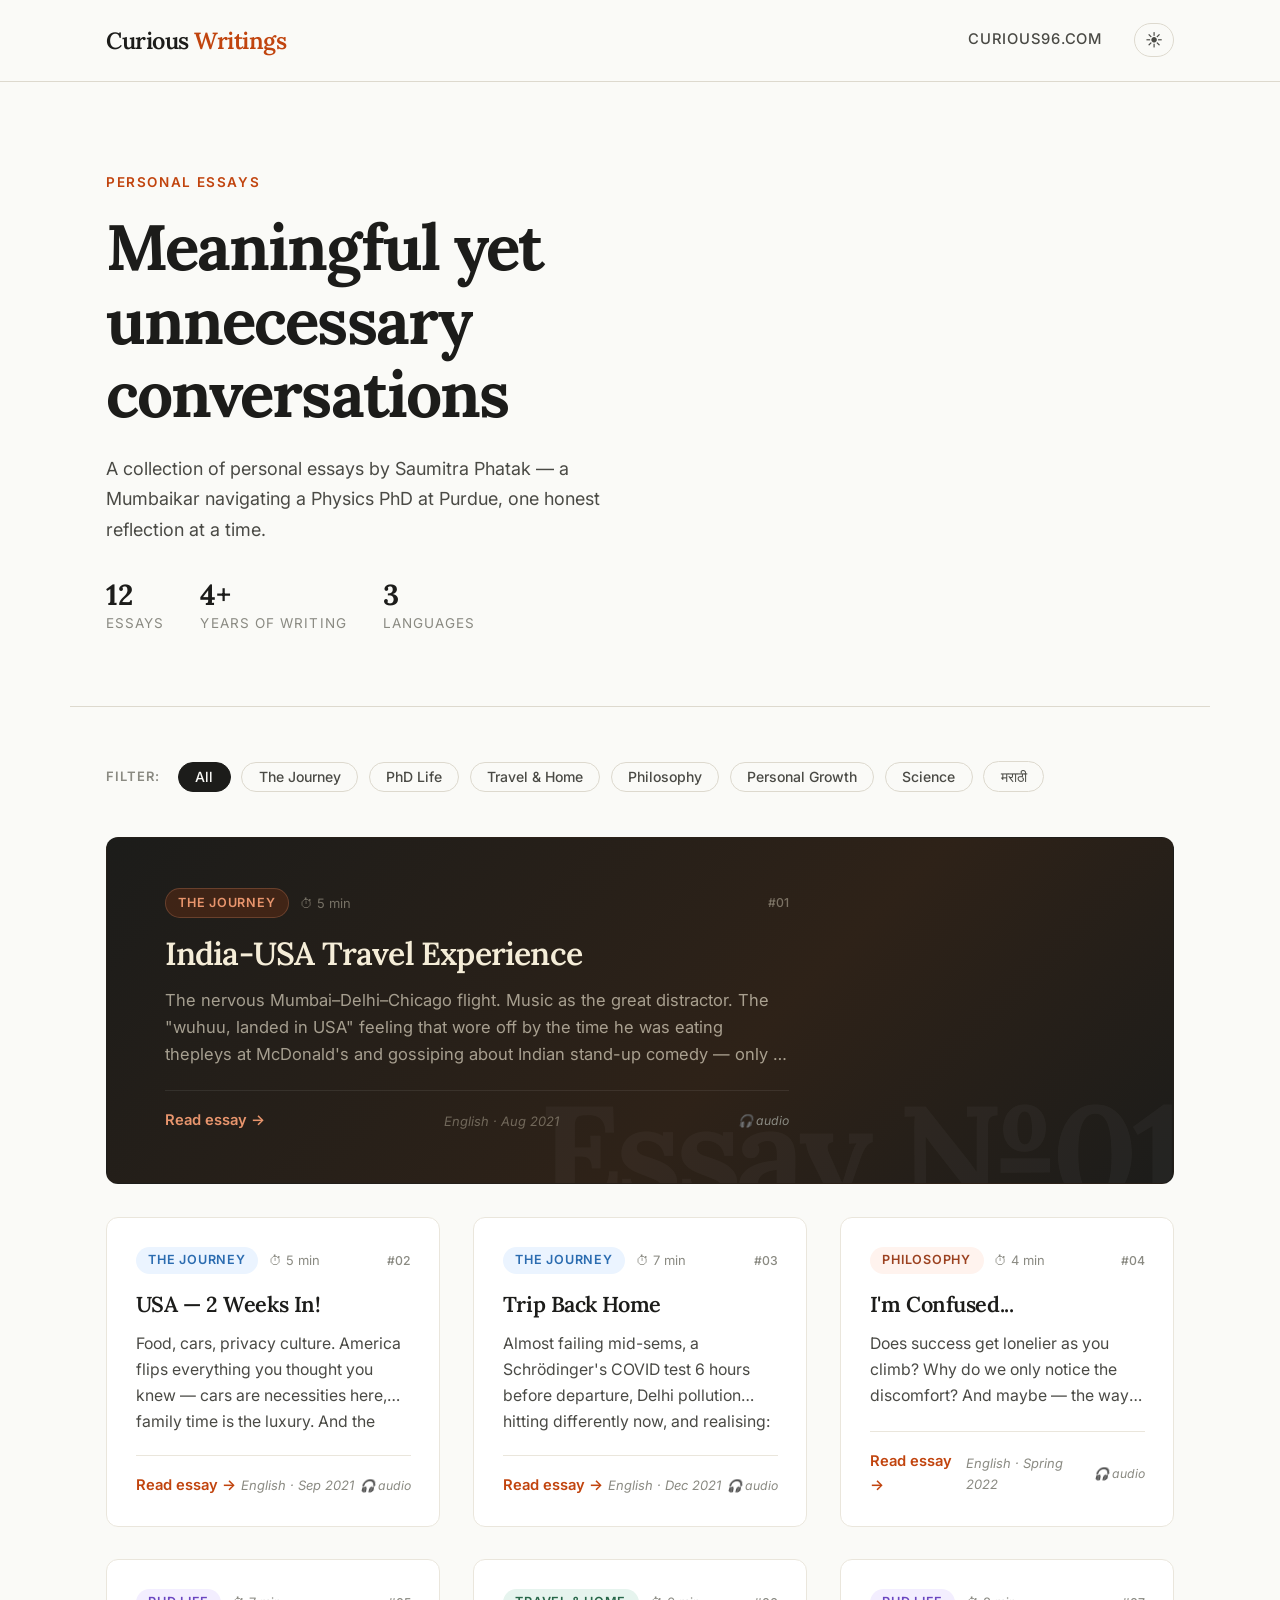
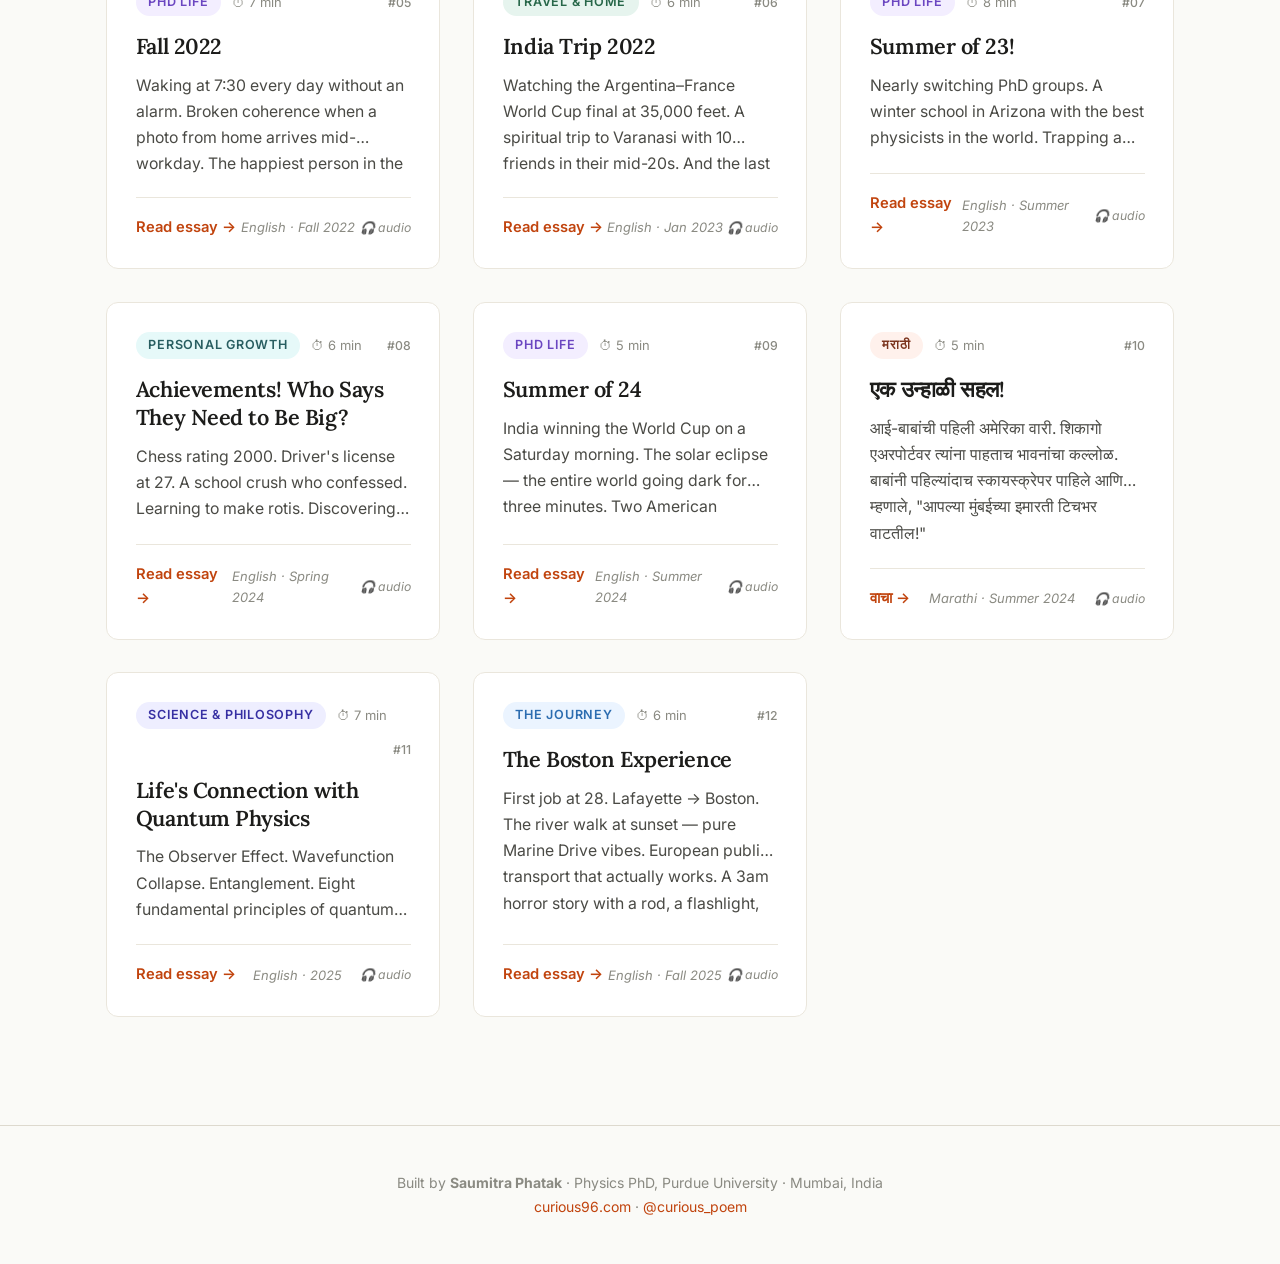
==== commit 1aea9614: "..." ====
--- a/curious-writings.html
+++ b/curious-writings.html
@@ -276,7 +276,7 @@
 </main>
 
 <footer class="site-footer">
-  <p>Written by <strong>Saumitra Phatak</strong> · Physics PhD, Purdue University · Mumbai, India<br>
+  <p>Built by <strong>Saumitra Phatak</strong> · Physics PhD, Purdue University · Mumbai, India<br>
   <a href="https://www.curious96.com" target="_blank" rel="noopener">curious96.com</a> · <a href="https://www.instagram.com/curious_poem/" target="_blank" rel="noopener">@curious_poem</a></p>
 </footer>
 
--- a/css/styles.css
+++ b/css/styles.css
@@ -637,6 +637,40 @@
   user-select: none;
 }
 
+/* ─── ARTICLE LISTEN CONTROLS ─── */
+.ls-controls {
+  display: flex;
+  align-items: center;
+  gap: 0.6rem;
+  margin-bottom: 1.4rem;
+  flex-wrap: wrap;
+}
+.ls-voice-select {
+  border: 1px solid var(--border);
+  background: var(--bg);
+  color: var(--text-mid);
+  border-radius: 99px;
+  padding: 0.4rem 0.9rem;
+  font-size: 0.75rem;
+  font-family: var(--ff-sans);
+  cursor: pointer;
+  max-width: 200px;
+  transition: border-color 0.2s;
+  appearance: none;
+  -webkit-appearance: none;
+  background-image: url("data:image/svg+xml,%3Csvg xmlns='http://www.w3.org/2000/svg' width='10' height='6'%3E%3Cpath d='M0 0l5 6 5-6z' fill='%238A8A82'/%3E%3C/svg%3E");
+  background-repeat: no-repeat;
+  background-position: right 0.7rem center;
+  padding-right: 1.8rem;
+}
+.ls-voice-select:focus { outline: none; border-color: var(--accent); }
+.ls-voice-select:hover { border-color: var(--accent); }
+.ls-voice-label {
+  font-size: 0.7rem;
+  color: var(--text-light);
+  font-style: italic;
+  white-space: nowrap;
+}
 /* ─── ARTICLE LISTEN BUTTON (inside essay pages) ─── */
 .ls-btn {
   display: inline-flex;
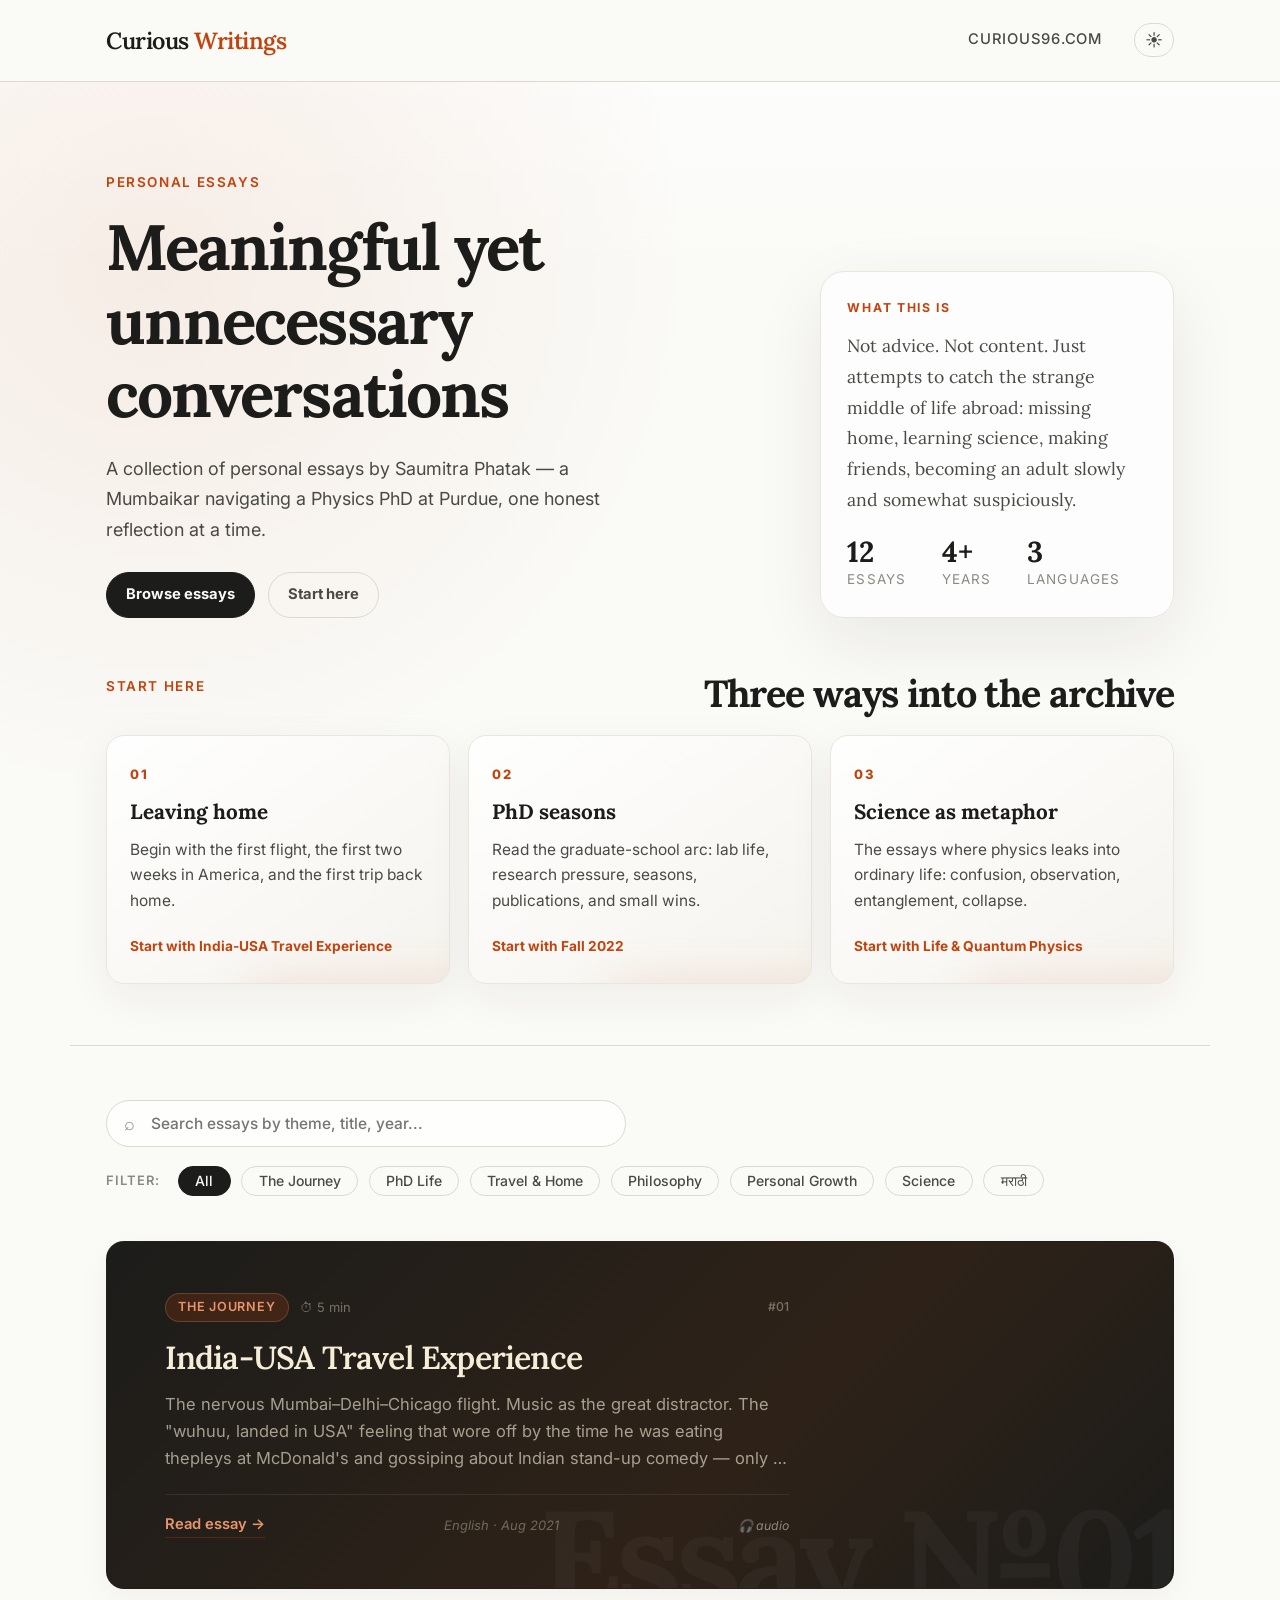
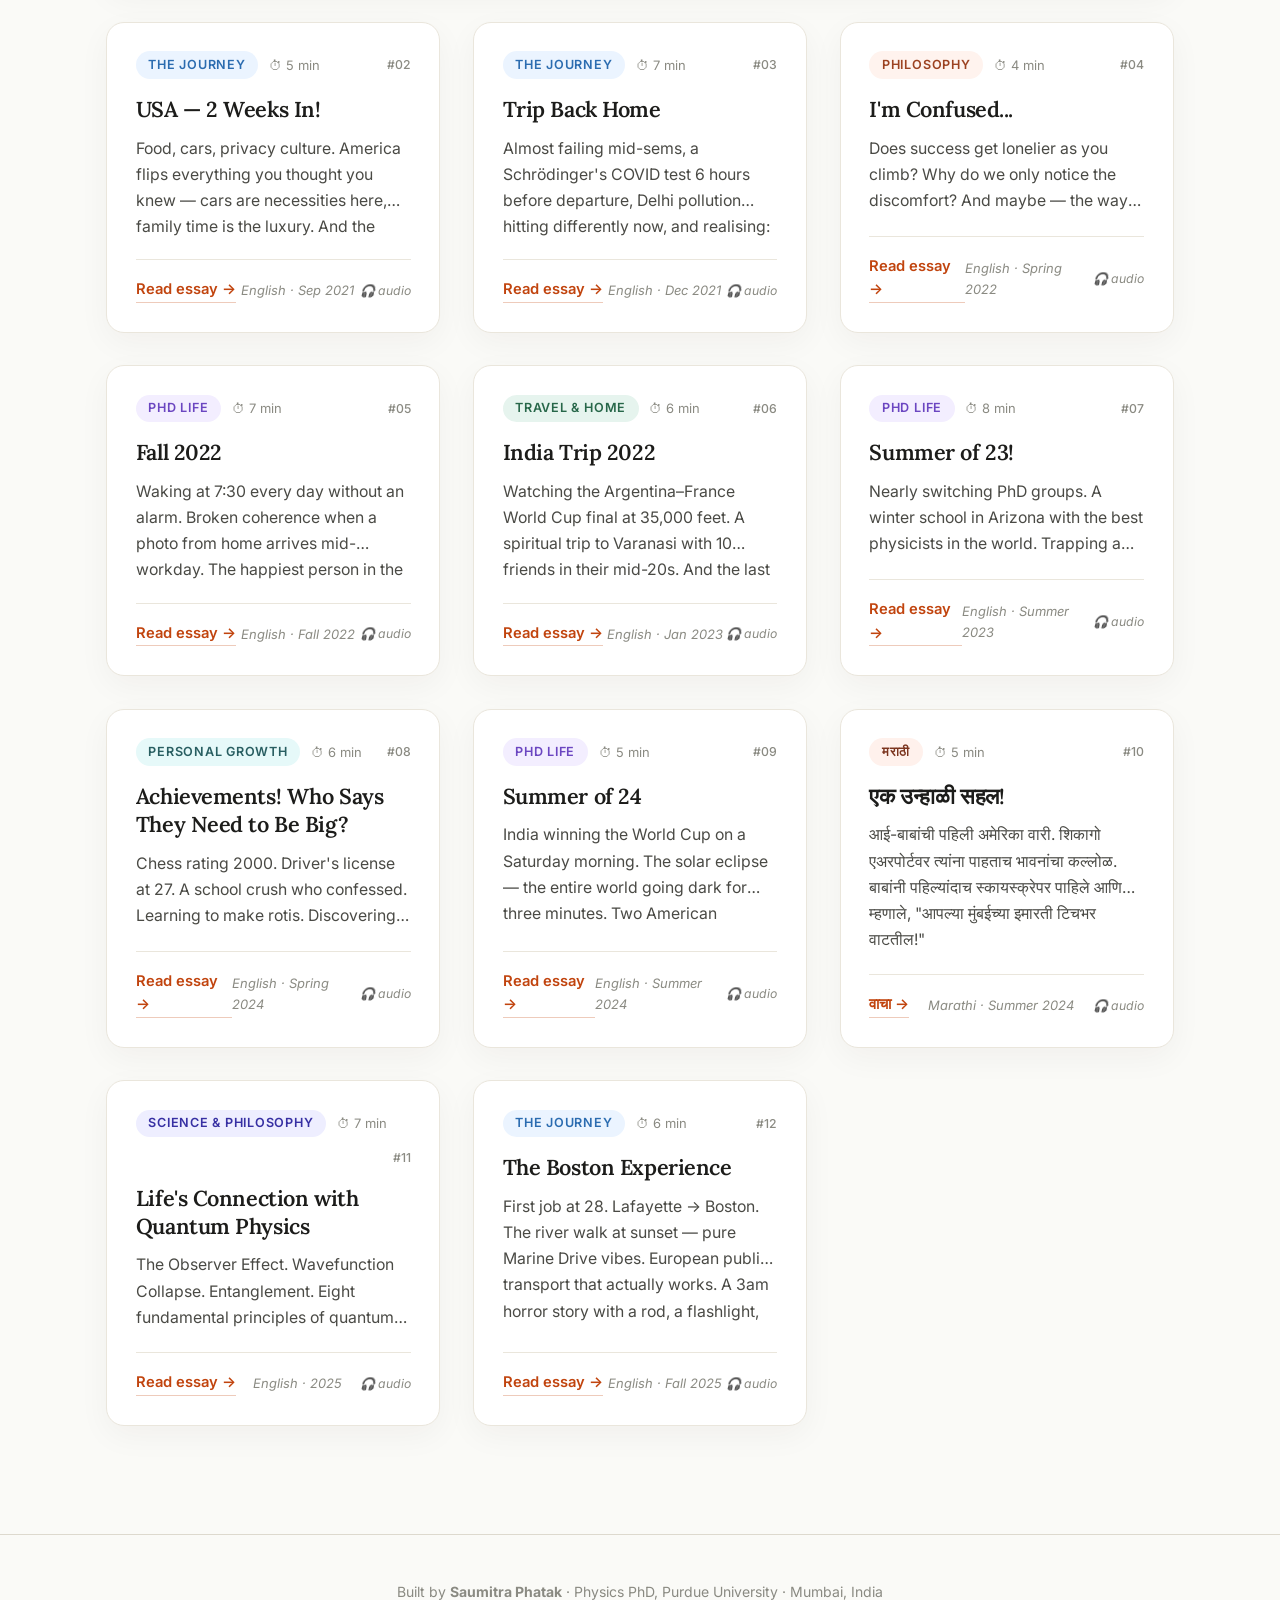
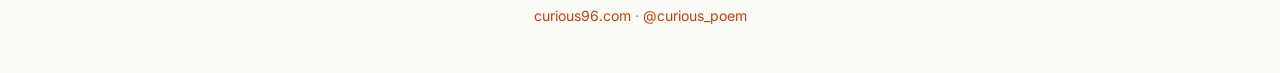
==== commit a886c9f3: "..." ====
--- a/curious-writings.html
+++ b/curious-writings.html
@@ -40,28 +40,71 @@
 
 <main>
   <section class="hero">
-    <p class="hero-eyebrow">Personal Essays</p>
-    <h1>Meaningful yet unnecessary conversations</h1>
-    <p class="hero-sub">A collection of personal essays by Saumitra Phatak — a Mumbaikar navigating a Physics PhD at Purdue, one honest reflection at a time.</p>
-    <div class="hero-meta">
-      <div class="hero-stat"><strong>12</strong><small>Essays</small></div>
-      <div class="hero-stat"><strong>4+</strong><small>Years of writing</small></div>
-      <div class="hero-stat"><strong>3</strong><small>Languages</small></div>
-    </div>
+    <div class="hero-copy">
+      <p class="hero-eyebrow">Personal Essays</p>
+      <h1>Meaningful yet unnecessary conversations</h1>
+      <p class="hero-sub">A collection of personal essays by Saumitra Phatak — a Mumbaikar navigating a Physics PhD at Purdue, one honest reflection at a time.</p>
+      <div class="hero-actions">
+        <a class="hero-btn primary" href="#essays">Browse essays</a>
+        <a class="hero-btn" href="#start-here">Start here</a>
+      </div>
+    </div>
+    <aside class="hero-note" aria-label="About this collection">
+      <p class="note-kicker">What this is</p>
+      <p>Not advice. Not content. Just attempts to catch the strange middle of life abroad: missing home, learning science, making friends, becoming an adult slowly and somewhat suspiciously.</p>
+      <div class="hero-meta">
+        <div class="hero-stat"><strong>12</strong><small>Essays</small></div>
+        <div class="hero-stat"><strong>4+</strong><small>Years</small></div>
+        <div class="hero-stat"><strong>3</strong><small>Languages</small></div>
+      </div>
+    </aside>
   </section>
 
+  <section class="reader-paths" id="start-here" aria-label="Suggested reading paths">
+    <div class="section-intro">
+      <p class="hero-eyebrow">Start here</p>
+      <h2>Three ways into the archive</h2>
+    </div>
+    <div class="path-grid">
+      <a class="path-card" href="articles/01-india-usa-travel.html">
+        <span class="path-num">01</span>
+        <h3>Leaving home</h3>
+        <p>Begin with the first flight, the first two weeks in America, and the first trip back home.</p>
+        <small>Start with India-USA Travel Experience</small>
+      </a>
+      <a class="path-card" href="articles/05-fall-2022.html">
+        <span class="path-num">02</span>
+        <h3>PhD seasons</h3>
+        <p>Read the graduate-school arc: lab life, research pressure, seasons, publications, and small wins.</p>
+        <small>Start with Fall 2022</small>
+      </a>
+      <a class="path-card" href="articles/11-life-quantum-physics.html">
+        <span class="path-num">03</span>
+        <h3>Science as metaphor</h3>
+        <p>The essays where physics leaks into ordinary life: confusion, observation, entanglement, collapse.</p>
+        <small>Start with Life &amp; Quantum Physics</small>
+      </a>
+    </div>
+  </section>
+
   <hr class="divider">
 
-  <div class="filter-bar">
-    <span class="filter-label">Filter:</span>
-    <button class="filter-btn active" data-filter="all">All</button>
-    <button class="filter-btn" data-filter="journey">The Journey</button>
-    <button class="filter-btn" data-filter="phd">PhD Life</button>
-    <button class="filter-btn" data-filter="travel">Travel & Home</button>
-    <button class="filter-btn" data-filter="philosophy">Philosophy</button>
-    <button class="filter-btn" data-filter="growth">Personal Growth</button>
-    <button class="filter-btn" data-filter="science">Science</button>
-    <button class="filter-btn" data-filter="marathi">मराठी</button>
+  <div class="filter-shell" id="essays">
+    <div class="search-wrap">
+      <span class="search-icon">⌕</span>
+      <input id="essaySearch" type="search" placeholder="Search essays by theme, title, year..." autocomplete="off" aria-label="Search essays">
+    </div>
+    <div class="filter-bar">
+      <span class="filter-label">Filter:</span>
+      <button class="filter-btn active" data-filter="all">All</button>
+      <button class="filter-btn" data-filter="journey">The Journey</button>
+      <button class="filter-btn" data-filter="phd">PhD Life</button>
+      <button class="filter-btn" data-filter="travel">Travel & Home</button>
+      <button class="filter-btn" data-filter="philosophy">Philosophy</button>
+      <button class="filter-btn" data-filter="growth">Personal Growth</button>
+      <button class="filter-btn" data-filter="science">Science</button>
+      <button class="filter-btn" data-filter="marathi">मराठी</button>
+    </div>
   </div>
 
   <section class="articles-section">
@@ -272,6 +315,7 @@
       </article>
 
     </div>
+    <p class="empty-state" id="emptyState" hidden>No essays match that filter yet. Try a softer search term, the archive is moody but not infinite.</p>
   </section>
 </main>
 
@@ -317,14 +361,25 @@
 }, { threshold: 0.07 });
 document.querySelectorAll('.reveal').forEach(el => observer.observe(el));
 
-// ─── FILTER with fade-animation ───
-function doFilter(filter) {
+// ─── SEARCH + FILTER with fade-animation ───
+let activeFilter = 'all';
+let activeQuery = '';
+
+function cardMatches(card) {
+  const filterMatch = activeFilter === 'all' || card.dataset.category === activeFilter;
+  const haystack = card.textContent.toLowerCase();
+  const queryMatch = !activeQuery || haystack.includes(activeQuery);
+  return filterMatch && queryMatch;
+}
+
+function doFilter() {
   const cards = [...document.querySelectorAll('.article-card')];
+  const emptyState = document.getElementById('emptyState');
   const hidden = new Set();
 
   // Phase 1: fade out cards that won't be shown
   cards.forEach(card => {
-    const show = filter === 'all' || card.dataset.category === filter;
+    const show = cardMatches(card);
     if (!show) {
       hidden.add(card);
       card.style.opacity = '0';
@@ -358,6 +413,7 @@
         }
       }
     });
+    if (emptyState) emptyState.hidden = hidden.size !== cards.length;
   }, 220);
 }
 
@@ -370,30 +426,19 @@
   btn.addEventListener('click', () => {
     document.querySelectorAll('.filter-btn').forEach(b => b.classList.remove('active'));
     btn.classList.add('active');
+    activeFilter = btn.dataset.filter;
     if (document.startViewTransition) {
-      document.startViewTransition(() => doFilter(btn.dataset.filter));
+      document.startViewTransition(() => doFilter());
     } else {
-      doFilter(btn.dataset.filter);
+      doFilter();
     }
   });
 });
 
-// ─── 3D CARD TILT ───
-document.querySelectorAll('.article-card:not(.featured)').forEach(card => {
-  card.addEventListener('mousemove', e => {
-    const rect = card.getBoundingClientRect();
-    const x = (e.clientX - rect.left) / rect.width  - 0.5;
-    const y = (e.clientY - rect.top)  / rect.height - 0.5;
-    card.style.transition = 'box-shadow 0.15s ease';
-    card.style.transform = `perspective(700px) rotateY(${x * 7}deg) rotateX(${-y * 7}deg) translateY(-4px)`;
-    card.style.boxShadow = `${-x * 12}px ${-y * 12 + 16}px 40px rgba(0,0,0,0.12)`;
-  });
-  card.addEventListener('mouseleave', () => {
-    card.style.transition = 'transform 0.45s ease, box-shadow 0.3s ease';
-    card.style.transform = '';
-    card.style.boxShadow = '';
-    setTimeout(() => { card.style.transition = ''; }, 460);
-  });
+const searchInput = document.getElementById('essaySearch');
+searchInput?.addEventListener('input', () => {
+  activeQuery = searchInput.value.trim().toLowerCase();
+  doFilter();
 });
 
 // ─── AUDIO HINT (front page — passive indicator, full listen is inside article) ───
--- a/css/styles.css
+++ b/css/styles.css
@@ -39,14 +39,17 @@
 html { font-size: 18px; scroll-behavior: smooth; }
 
 body {
-  background: var(--bg);
+  background:
+    radial-gradient(circle at 12% 8%, rgba(193, 68, 14, 0.08), transparent 30rem),
+    linear-gradient(180deg, rgba(255,255,255,0.75), transparent 16rem),
+    var(--bg);
   color: var(--text);
   font-family: var(--ff-sans);
   line-height: 1.6;
   -webkit-font-smoothing: antialiased;
 }
 
-a { color: inherit; text-decoration: none; }
+a { color: inherit; text-decoration: none; text-underline-offset: 0.18em; }
 img { max-width: 100%; display: block; }
 
 /* ─── SITE HEADER ─── */
@@ -88,9 +91,36 @@
 
 /* ─── HERO (index) ─── */
 .hero {
-  padding: 5rem 2rem 4rem;
+  padding: 5rem 2rem 3rem;
   max-width: 1140px;
   margin: 0 auto;
+  display: grid;
+  grid-template-columns: minmax(0, 1.4fr) minmax(280px, 0.75fr);
+  gap: 3rem;
+  align-items: end;
+}
+.hero-copy { min-width: 0; }
+.hero-note {
+  background: rgba(255, 255, 255, 0.72);
+  border: 1px solid var(--border-light);
+  border-radius: 24px;
+  padding: 1.45rem;
+  box-shadow: 0 24px 70px rgba(44, 26, 14, 0.08);
+}
+.note-kicker {
+  color: var(--accent);
+  font-size: 0.68rem;
+  font-weight: 700;
+  letter-spacing: 0.14em;
+  text-transform: uppercase;
+  margin-bottom: 0.75rem;
+}
+.hero-note p:not(.note-kicker) {
+  color: var(--text-mid);
+  font-family: var(--ff-serif);
+  font-size: 0.98rem;
+  line-height: 1.75;
+  margin-bottom: 1.2rem;
 }
 .hero-eyebrow {
   font-size: 0.75rem;
@@ -115,7 +145,41 @@
   color: var(--text-mid);
   max-width: 560px;
   line-height: 1.7;
-  margin-bottom: 2rem;
+  margin-bottom: 1.4rem;
+}
+.hero-actions {
+  display: flex;
+  flex-wrap: wrap;
+  gap: 0.75rem;
+  margin-top: 1.5rem;
+}
+.hero-btn {
+  display: inline-flex;
+  align-items: center;
+  justify-content: center;
+  min-height: 2.45rem;
+  border: 1px solid var(--border);
+  border-radius: 999px;
+  padding: 0.55rem 1.05rem;
+  color: var(--text-mid);
+  font-size: 0.82rem;
+  font-weight: 700;
+  transition: transform 0.18s, border-color 0.18s, color 0.18s, background 0.18s;
+}
+.hero-btn:hover {
+  transform: translateY(-2px);
+  border-color: var(--accent);
+  color: var(--accent);
+}
+.hero-btn.primary {
+  background: var(--text);
+  border-color: var(--text);
+  color: var(--bg);
+}
+.hero-btn.primary:hover {
+  background: var(--accent);
+  border-color: var(--accent);
+  color: white;
 }
 .hero-meta {
   display: flex;
@@ -139,6 +203,80 @@
   color: var(--text-light);
   text-transform: uppercase;
   letter-spacing: 0.08em;
+}
+
+/* ─── READER PATHS ─── */
+.reader-paths {
+  max-width: 1140px;
+  margin: 0 auto 3.4rem;
+  padding: 0 2rem;
+}
+.section-intro {
+  display: flex;
+  justify-content: space-between;
+  align-items: end;
+  gap: 2rem;
+  margin-bottom: 1.1rem;
+}
+.section-intro h2 {
+  font-family: var(--ff-serif);
+  font-size: clamp(1.45rem, 3vw, 2.1rem);
+  letter-spacing: -0.03em;
+  line-height: 1.15;
+}
+.path-grid {
+  display: grid;
+  grid-template-columns: repeat(3, 1fr);
+  gap: 1rem;
+}
+.path-card {
+  position: relative;
+  isolation: isolate;
+  min-height: 210px;
+  padding: 1.25rem;
+  border: 1px solid var(--border-light);
+  border-radius: 18px;
+  background: linear-gradient(145deg, rgba(255,255,255,0.9), rgba(243,240,234,0.68));
+  box-shadow: 0 14px 45px rgba(44, 26, 14, 0.06);
+  overflow: hidden;
+  transition: transform 0.18s, border-color 0.18s, box-shadow 0.18s;
+}
+.path-card::before {
+  content: '';
+  position: absolute;
+  inset: auto -20% -40% 35%;
+  height: 110px;
+  border-radius: 999px;
+  background: rgba(193, 68, 14, 0.08);
+  filter: blur(18px);
+  z-index: -1;
+}
+.path-card:hover {
+  transform: translateY(-4px);
+  border-color: rgba(193, 68, 14, 0.34);
+  box-shadow: 0 22px 65px rgba(44, 26, 14, 0.11);
+}
+.path-num {
+  color: var(--accent);
+  font-size: 0.72rem;
+  font-weight: 800;
+  letter-spacing: 0.16em;
+}
+.path-card h3 {
+  font-family: var(--ff-serif);
+  font-size: 1.15rem;
+  margin: 0.45rem 0 0.45rem;
+}
+.path-card p {
+  color: var(--text-mid);
+  font-size: 0.86rem;
+  line-height: 1.65;
+  margin-bottom: 1rem;
+}
+.path-card small {
+  color: var(--accent);
+  font-weight: 700;
+  font-size: 0.76rem;
 }
 
 /* ─── DIVIDER ─── */
@@ -151,10 +289,44 @@
 }
 
 /* ─── FILTER BAR ─── */
-.filter-bar {
+.filter-shell {
   max-width: 1140px;
   margin: 0 auto 2.5rem;
   padding: 0 2rem;
+}
+.search-wrap {
+  position: relative;
+  max-width: 520px;
+  margin-bottom: 1rem;
+}
+.search-icon {
+  position: absolute;
+  left: 1rem;
+  top: 50%;
+  transform: translateY(-50%);
+  color: var(--text-light);
+  font-size: 1rem;
+}
+.search-wrap input {
+  width: 100%;
+  border: 1px solid var(--border);
+  border-radius: 999px;
+  background: rgba(255,255,255,0.78);
+  color: var(--text);
+  font: 500 0.86rem var(--ff-sans);
+  padding: 0.74rem 1rem 0.74rem 2.45rem;
+  outline: none;
+  transition: border-color 0.18s, box-shadow 0.18s, background 0.18s;
+}
+.search-wrap input:focus {
+  border-color: rgba(193, 68, 14, 0.5);
+  background: white;
+  box-shadow: 0 0 0 4px rgba(193, 68, 14, 0.09);
+}
+.filter-bar {
+  max-width: none;
+  margin: 0;
+  padding: 0;
   display: flex;
   gap: 0.6rem;
   flex-wrap: wrap;
@@ -202,15 +374,18 @@
 .article-card {
   background: white;
   border: 1px solid var(--border-light);
-  border-radius: 12px;
+  border-radius: 18px;
   overflow: hidden;
-  transition: box-shadow 0.3s ease;
+  transition: transform 0.22s ease, box-shadow 0.22s ease, border-color 0.22s ease;
   display: flex;
   flex-direction: column;
-  will-change: transform;
-}
-.article-card:not(.featured):hover {
-  box-shadow: 0 16px 48px rgba(0,0,0,0.1);
+  box-shadow: 0 10px 32px rgba(44, 26, 14, 0.045);
+}
+.article-card:not(.featured):hover,
+.article-card:not(.featured):focus-within {
+  transform: translateY(-4px);
+  border-color: rgba(193, 68, 14, 0.25);
+  box-shadow: 0 18px 52px rgba(44, 26, 14, 0.1);
 }
 .card-body {
   padding: 1.6rem;
@@ -291,6 +466,7 @@
   align-items: center;
   gap: 0.35rem;
   transition: gap 0.2s;
+  border-bottom: 1px solid rgba(193, 68, 14, 0.28);
 }
 .article-card:hover .card-read-link { gap: 0.6rem; }
 .card-lang {
@@ -477,7 +653,7 @@
   display: flex;
   justify-content: space-between;
   align-items: center;
-  flex-wrap: gap;
+  flex-wrap: wrap;
   gap: 1rem;
 }
 .article-footer-nav a {
@@ -516,6 +692,18 @@
   line-height: 1.7;
 }
 .site-footer a { color: var(--accent); }
+.empty-state {
+  margin: 2rem auto 0;
+  max-width: 640px;
+  color: var(--text-mid);
+  text-align: center;
+  font-family: var(--ff-serif);
+  font-size: 1rem;
+  border: 1px dashed var(--border);
+  border-radius: 18px;
+  padding: 1.4rem;
+  background: rgba(255,255,255,0.55);
+}
 
 /* ─── SCROLL REVEAL (stagger support) ─── */
 .reveal {
@@ -532,6 +720,9 @@
 /* ─── RESPONSIVE GRID ─── */
 @media (max-width: 960px) {
   .articles-grid { grid-template-columns: repeat(2, 1fr); }
+  .hero { grid-template-columns: 1fr; gap: 1.6rem; }
+  .hero-note { max-width: 640px; }
+  .path-grid { grid-template-columns: 1fr; }
 }
 @media (max-width: 580px) {
   .articles-grid { grid-template-columns: 1fr; }
@@ -542,7 +733,9 @@
   html { font-size: 16px; }
   .hero { padding: 3rem 1.5rem 2.5rem; }
   .articles-section { padding: 0 1.5rem 4rem; }
-  .filter-bar { padding: 0 1.5rem; }
+  .filter-bar { padding: 0; }
+  .filter-shell { padding: 0 1.5rem; }
+  .reader-paths { padding: 0 1.5rem; margin-bottom: 2.4rem; }
   .divider { padding: 0 1.5rem; }
   .site-header .inner { padding: 0 1.5rem; }
   .site-nav { gap: 1rem; }
@@ -611,6 +804,14 @@
 }
 [data-theme="dark"] body { background: var(--bg); }
 [data-theme="dark"] .article-card { background: #241D18; }
+[data-theme="dark"] .hero-note,
+[data-theme="dark"] .path-card,
+[data-theme="dark"] .empty-state {
+  background: rgba(36, 29, 24, 0.75);
+  box-shadow: 0 24px 70px rgba(0,0,0,0.18);
+}
+[data-theme="dark"] .search-wrap input { background: rgba(36, 29, 24, 0.78); }
+[data-theme="dark"] .search-wrap input:focus { background: #241D18; }
 [data-theme="dark"] .site-header { background: rgba(26, 20, 16, 0.95); }
 [data-theme="dark"] .article-card.featured {
   background: linear-gradient(135deg, #241D18 0%, #301E10 60%, #241D18 100%);
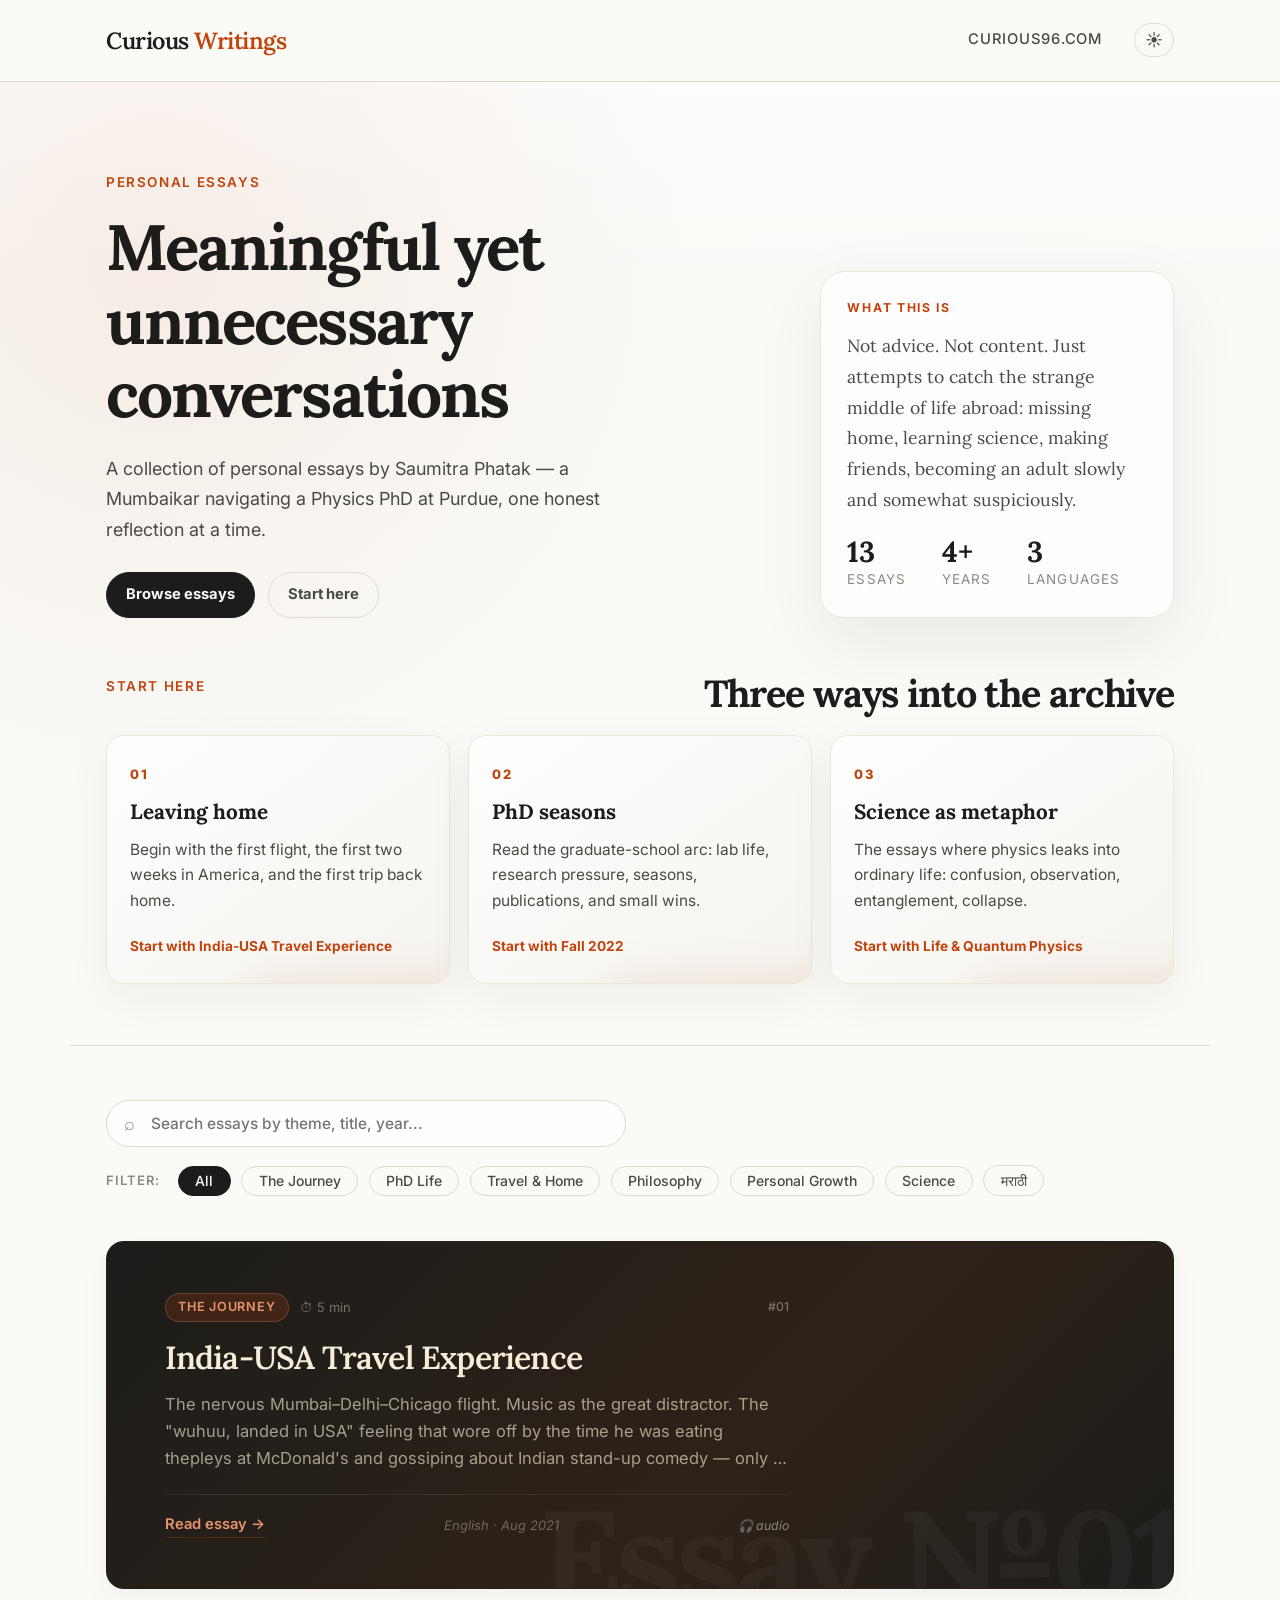
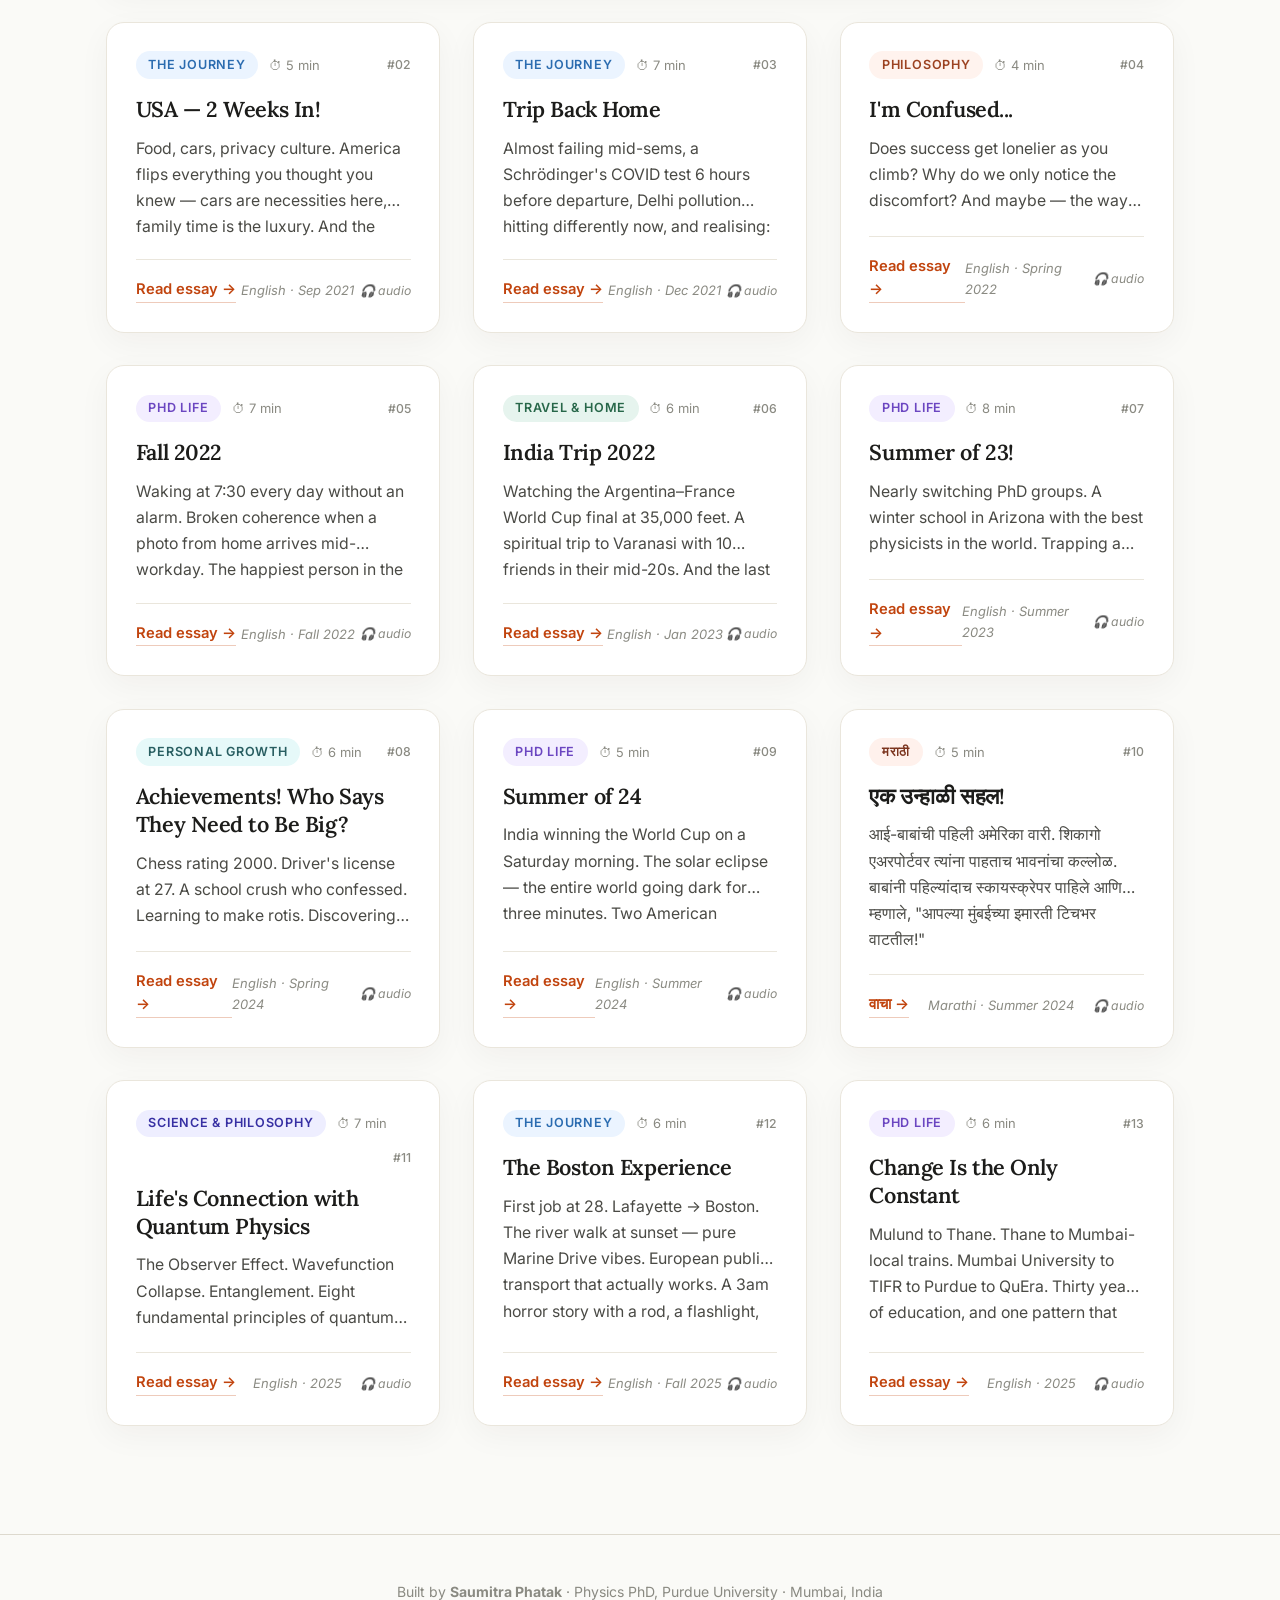
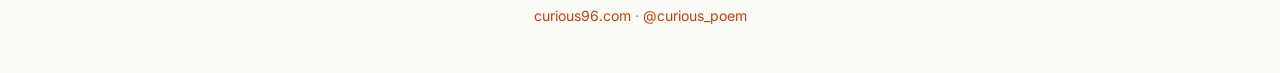
==== commit 4c4dead4: "..." ====
--- a/curious-writings.html
+++ b/curious-writings.html
@@ -4,20 +4,20 @@
   <meta charset="UTF-8">
   <meta name="viewport" content="width=device-width, initial-scale=1.0">
   <title>Curious Writings — Saumitra Phatak</title>
-  <meta name="description" content="Personal essays by Saumitra Phatak — a Mumbaikar navigating a Physics PhD at Purdue University. 12 essays on life abroad, research, identity, relationships, and quantum physics. Written honestly, across 4 years.">
+  <meta name="description" content="Personal essays by Saumitra Phatak — a Mumbaikar navigating a Physics PhD at Purdue University. 13 essays on life abroad, research, identity, relationships, and quantum physics. Written honestly, across 4 years.">
   <meta name="author" content="Saumitra Phatak">
   <meta name="keywords" content="Saumitra Phatak, personal essays, PhD life, Indian student USA, Purdue University, Mumbai, quantum physics, life abroad">
   <link rel="canonical" href="https://saumitraphatak.github.io/curious-writings/">
   <!-- Open Graph -->
   <meta property="og:type" content="website">
   <meta property="og:title" content="Curious Writings — Personal Essays by Saumitra Phatak">
-  <meta property="og:description" content="12 personal essays by a Mumbaikar doing a Physics PhD at Purdue. On life abroad, research, identity, and finding meaning — written honestly across 4 years.">
+  <meta property="og:description" content="13 personal essays by a Mumbaikar doing a Physics PhD at Purdue. On life abroad, research, identity, and finding meaning — written honestly across 4 years.">
   <meta property="og:url" content="https://saumitraphatak.github.io/curious-writings/">
   <meta property="og:site_name" content="Curious Writings">
   <!-- Twitter Card -->
   <meta name="twitter:card" content="summary">
   <meta name="twitter:title" content="Curious Writings — Personal Essays by Saumitra Phatak">
-  <meta name="twitter:description" content="12 personal essays by a Mumbaikar doing a Physics PhD at Purdue. On life abroad, research, identity, and finding meaning.">
+  <meta name="twitter:description" content="13 personal essays by a Mumbaikar doing a Physics PhD at Purdue. On life abroad, research, identity, and finding meaning.">
   <!-- JSON-LD -->
   <script type="application/ld+json">
   {"@context":"https://schema.org","@type":"Blog","name":"Curious Writings","description":"Personal essays by Saumitra Phatak — a Mumbaikar navigating a Physics PhD at Purdue University.","url":"https://saumitraphatak.github.io/curious-writings/","author":{"@type":"Person","name":"Saumitra Phatak","url":"https://www.curious96.com"},"inLanguage":["en","mr"]}
@@ -53,7 +53,7 @@
       <p class="note-kicker">What this is</p>
       <p>Not advice. Not content. Just attempts to catch the strange middle of life abroad: missing home, learning science, making friends, becoming an adult slowly and somewhat suspiciously.</p>
       <div class="hero-meta">
-        <div class="hero-stat"><strong>12</strong><small>Essays</small></div>
+        <div class="hero-stat"><strong>13</strong><small>Essays</small></div>
         <div class="hero-stat"><strong>4+</strong><small>Years</small></div>
         <div class="hero-stat"><strong>3</strong><small>Languages</small></div>
       </div>
@@ -310,6 +310,23 @@
           <div class="card-footer">
             <a href="articles/12-boston-experience.html" class="card-read-link">Read essay →</a>
             <span class="card-lang">English · Fall 2025</span>
+          </div>
+        </div>
+      </article>
+
+      <!-- 13 -->
+      <article class="article-card reveal" data-category="phd">
+        <div class="card-body">
+          <div class="card-meta">
+            <span class="category-tag cat-phd">PhD Life</span>
+            <span class="read-time">⏱ 6 min</span>
+            <span class="card-num">#13</span>
+          </div>
+          <h2 class="card-title">Change Is the Only Constant</h2>
+          <p class="card-excerpt">Mulund to Thane. Thane to Mumbai-local trains. Mumbai University to TIFR to Purdue to QuEra. Thirty years of education, and one pattern that repeated itself every single time: survival mode first, then compounding growth. The final PhD blog.</p>
+          <div class="card-footer">
+            <a href="articles/13-learnings-of-education.html" class="card-read-link">Read essay →</a>
+            <span class="card-lang">English · 2025</span>
           </div>
         </div>
       </article>
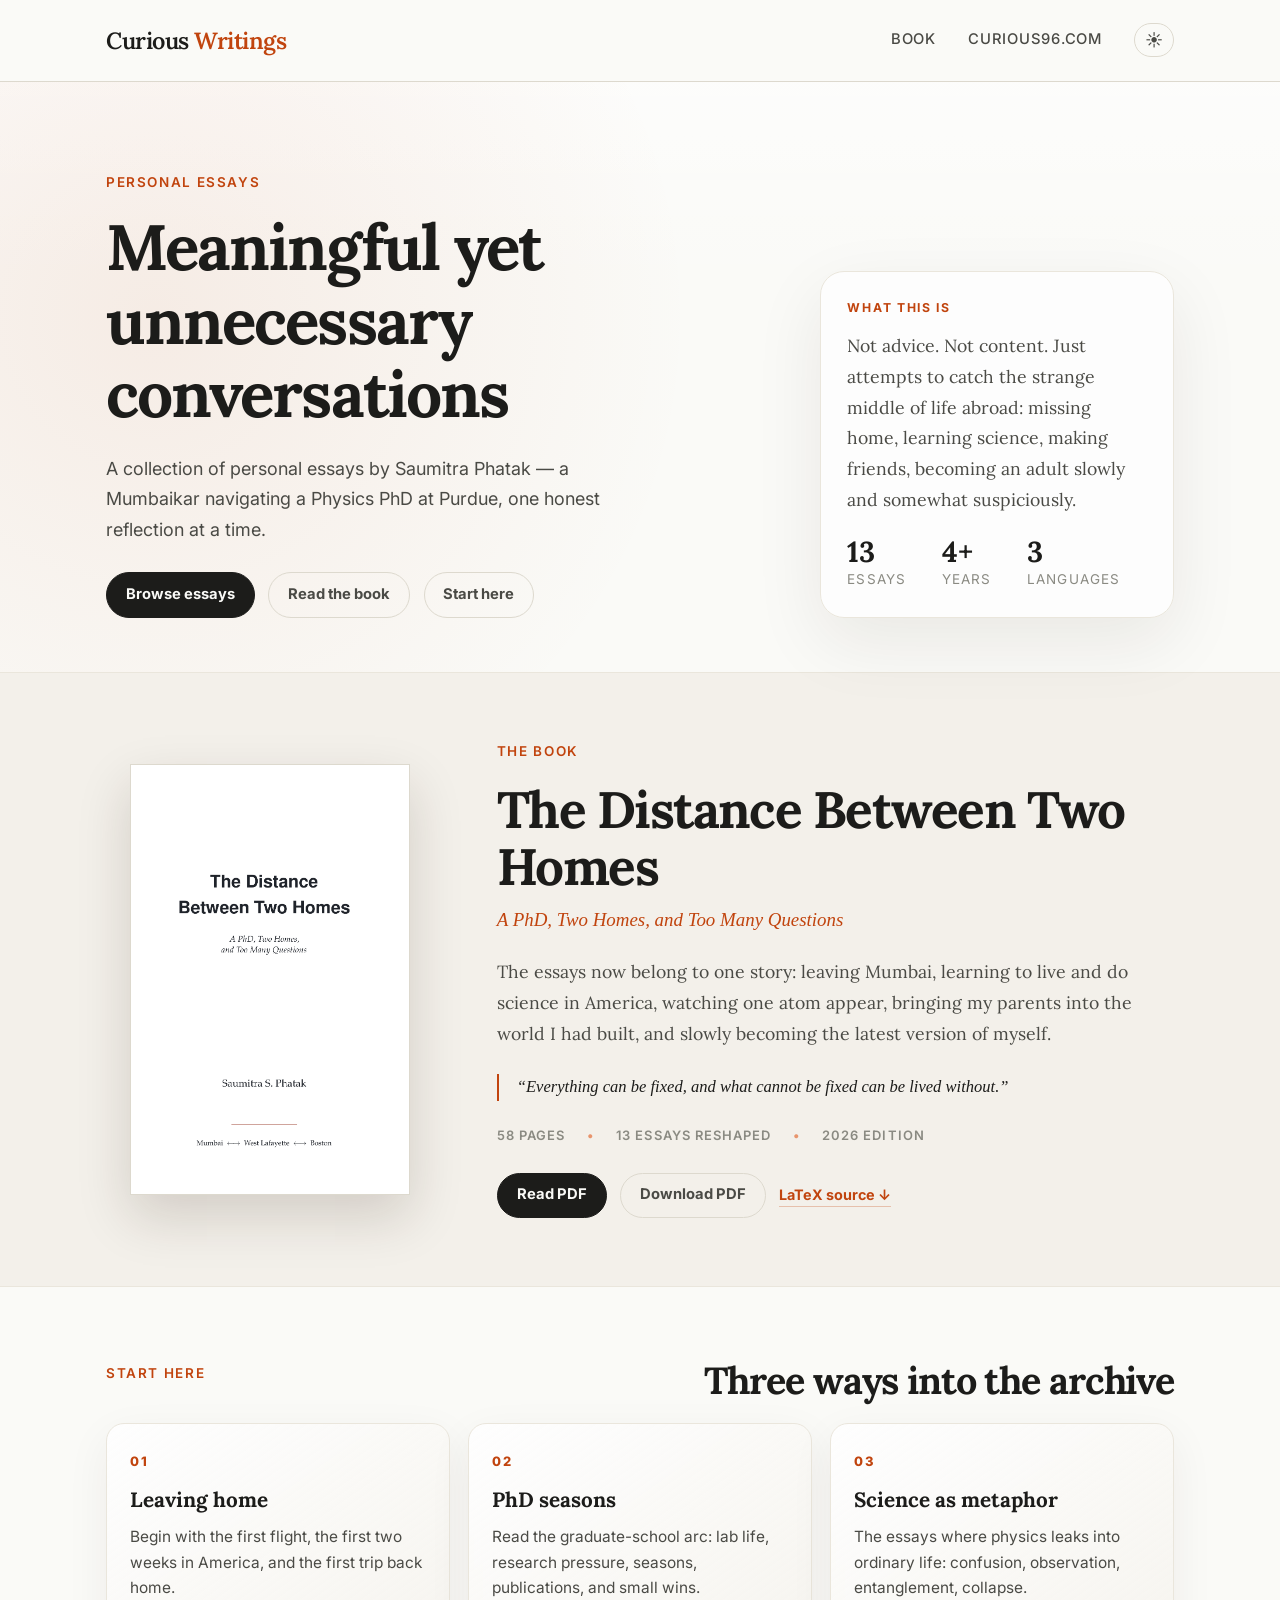
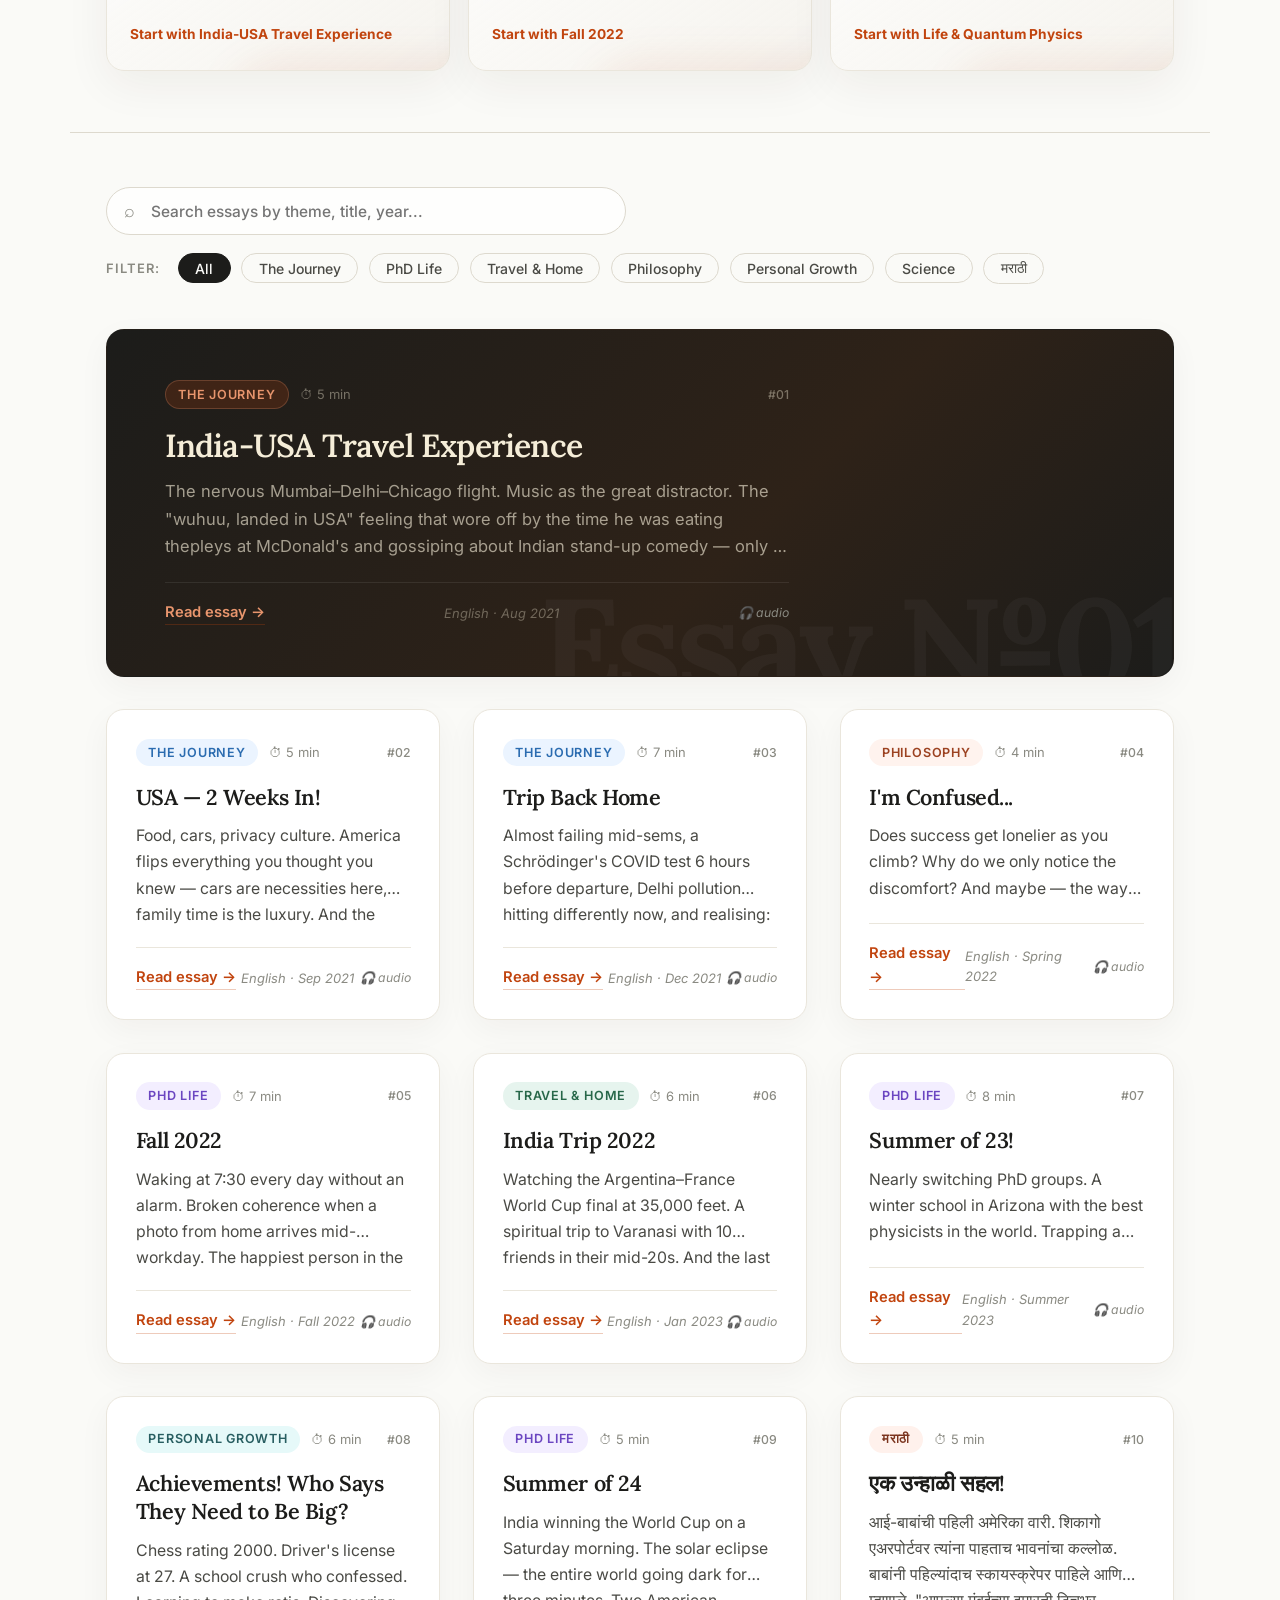
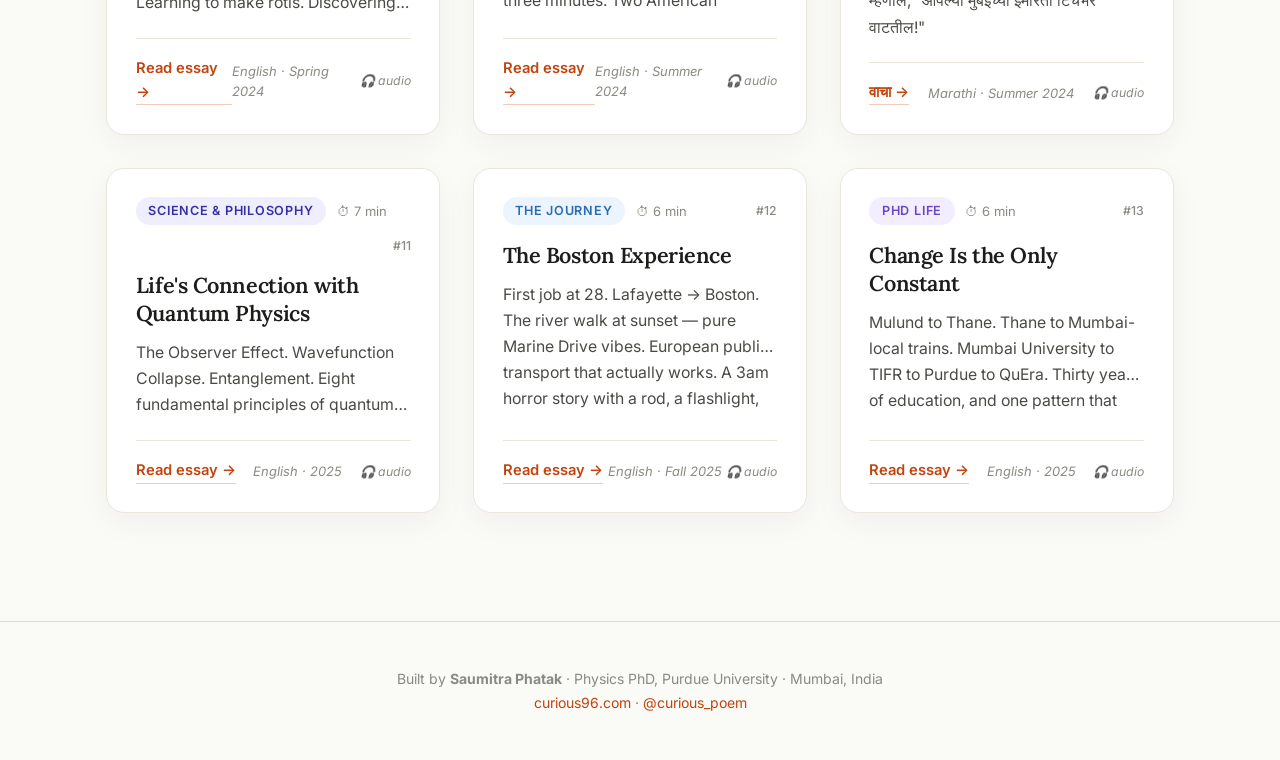
==== commit 4ba4908f: "..." ====
--- a/curious-writings.html
+++ b/curious-writings.html
@@ -4,23 +4,25 @@
   <meta charset="UTF-8">
   <meta name="viewport" content="width=device-width, initial-scale=1.0">
   <title>Curious Writings — Saumitra Phatak</title>
-  <meta name="description" content="Personal essays by Saumitra Phatak — a Mumbaikar navigating a Physics PhD at Purdue University. 13 essays on life abroad, research, identity, relationships, and quantum physics. Written honestly, across 4 years.">
+  <meta name="description" content="Personal essays and The Distance Between Two Homes, a memoir by Saumitra Phatak about a Physics PhD, two homes, science, family, and becoming.">
   <meta name="author" content="Saumitra Phatak">
   <meta name="keywords" content="Saumitra Phatak, personal essays, PhD life, Indian student USA, Purdue University, Mumbai, quantum physics, life abroad">
   <link rel="canonical" href="https://saumitraphatak.github.io/curious-writings/">
   <!-- Open Graph -->
   <meta property="og:type" content="website">
   <meta property="og:title" content="Curious Writings — Personal Essays by Saumitra Phatak">
-  <meta property="og:description" content="13 personal essays by a Mumbaikar doing a Physics PhD at Purdue. On life abroad, research, identity, and finding meaning — written honestly across 4 years.">
+  <meta property="og:description" content="Read 13 personal essays and The Distance Between Two Homes, a memoir about a Physics PhD, two homes, science, family, and becoming.">
   <meta property="og:url" content="https://saumitraphatak.github.io/curious-writings/">
   <meta property="og:site_name" content="Curious Writings">
+  <meta property="og:image" content="https://saumitraphatak.github.io/curious-writings/assets/book/the-distance-between-two-homes-cover.png">
   <!-- Twitter Card -->
   <meta name="twitter:card" content="summary">
   <meta name="twitter:title" content="Curious Writings — Personal Essays by Saumitra Phatak">
-  <meta name="twitter:description" content="13 personal essays by a Mumbaikar doing a Physics PhD at Purdue. On life abroad, research, identity, and finding meaning.">
+  <meta name="twitter:description" content="Personal essays and The Distance Between Two Homes, a memoir about a Physics PhD, two homes, science, family, and becoming.">
+  <meta name="twitter:image" content="https://saumitraphatak.github.io/curious-writings/assets/book/the-distance-between-two-homes-cover.png">
   <!-- JSON-LD -->
   <script type="application/ld+json">
-  {"@context":"https://schema.org","@type":"Blog","name":"Curious Writings","description":"Personal essays by Saumitra Phatak — a Mumbaikar navigating a Physics PhD at Purdue University.","url":"https://saumitraphatak.github.io/curious-writings/","author":{"@type":"Person","name":"Saumitra Phatak","url":"https://www.curious96.com"},"inLanguage":["en","mr"]}
+  {"@context":"https://schema.org","@graph":[{"@type":"Blog","name":"Curious Writings","description":"Personal essays by Saumitra Phatak — a Mumbaikar navigating a Physics PhD at Purdue University.","url":"https://saumitraphatak.github.io/curious-writings/","author":{"@id":"#author"},"inLanguage":["en","mr"]},{"@type":"Book","name":"The Distance Between Two Homes","alternateName":"A PhD, Two Homes, and Too Many Questions","author":{"@id":"#author"},"bookFormat":"https://schema.org/EBook","inLanguage":"en","url":"https://saumitraphatak.github.io/curious-writings/assets/book/the-distance-between-two-homes.pdf"},{"@type":"Person","@id":"#author","name":"Saumitra Phatak","url":"https://www.curious96.com"}]}
   </script>
   <link rel="stylesheet" href="css/styles.css">
 </head>
@@ -32,7 +34,8 @@
   <div class="inner">
     <a href="curious-writings.html" class="site-logo">Curious <span>Writings</span></a>
     <nav class="site-nav">
-      <a href="https://www.curious96.com" target="_blank" rel="noopener">curious96.com</a>
+      <a href="#book">Book</a>
+      <a class="external-site-link" href="https://www.curious96.com" target="_blank" rel="noopener">curious96.com</a>
       <button class="theme-toggle" id="themeToggle" aria-label="Toggle dark mode" title="Toggle dark mode">☀</button>
     </nav>
   </div>
@@ -46,6 +49,7 @@
       <p class="hero-sub">A collection of personal essays by Saumitra Phatak — a Mumbaikar navigating a Physics PhD at Purdue, one honest reflection at a time.</p>
       <div class="hero-actions">
         <a class="hero-btn primary" href="#essays">Browse essays</a>
+        <a class="hero-btn" href="#book">Read the book</a>
         <a class="hero-btn" href="#start-here">Start here</a>
       </div>
     </div>
@@ -58,6 +62,31 @@
         <div class="hero-stat"><strong>3</strong><small>Languages</small></div>
       </div>
     </aside>
+  </section>
+
+  <section class="book-feature" id="book" aria-labelledby="book-title">
+    <div class="book-feature-inner">
+      <a class="book-cover-link" href="assets/book/the-distance-between-two-homes.pdf" target="_blank" rel="noopener" aria-label="Open The Distance Between Two Homes PDF">
+        <img class="book-cover" src="assets/book/the-distance-between-two-homes-cover.png" alt="Cover of The Distance Between Two Homes by Saumitra S. Phatak" width="792" height="1224">
+      </a>
+      <div class="book-copy">
+        <p class="hero-eyebrow">The book</p>
+        <h2 id="book-title">The Distance Between Two Homes</h2>
+        <p class="book-subtitle">A PhD, Two Homes, and Too Many Questions</p>
+        <p class="book-description">The essays now belong to one story: leaving Mumbai, learning to live and do science in America, watching one atom appear, bringing my parents into the world I had built, and slowly becoming the latest version of myself.</p>
+        <blockquote>“Everything can be fixed, and what cannot be fixed can be lived without.”</blockquote>
+        <div class="book-meta" aria-label="Book details">
+          <span>58 pages</span>
+          <span>13 essays reshaped</span>
+          <span>2026 edition</span>
+        </div>
+        <div class="hero-actions book-actions">
+          <a class="hero-btn primary" href="assets/book/the-distance-between-two-homes.pdf" target="_blank" rel="noopener">Read PDF</a>
+          <a class="hero-btn" href="assets/book/the-distance-between-two-homes.pdf" download>Download PDF</a>
+          <a class="text-download" href="assets/book/the-distance-between-two-homes.tex" download>LaTeX source ↓</a>
+        </div>
+      </div>
+    </div>
   </section>
 
   <section class="reader-paths" id="start-here" aria-label="Suggested reading paths">
--- a/css/styles.css
+++ b/css/styles.css
@@ -47,6 +47,7 @@
   font-family: var(--ff-sans);
   line-height: 1.6;
   -webkit-font-smoothing: antialiased;
+  overflow-x: hidden;
 }
 
 a { color: inherit; text-decoration: none; text-underline-offset: 0.18em; }
@@ -204,6 +205,95 @@
   text-transform: uppercase;
   letter-spacing: 0.08em;
 }
+
+/* ─── BOOK FEATURE ─── */
+.book-feature {
+  margin: 0 0 4rem;
+  padding: 3.8rem 2rem;
+  background: var(--surface);
+  border-top: 1px solid var(--border-light);
+  border-bottom: 1px solid var(--border-light);
+}
+.book-feature-inner {
+  width: min(100%, 1040px);
+  margin: 0 auto;
+  display: grid;
+  grid-template-columns: minmax(210px, 300px) minmax(0, 1fr);
+  gap: clamp(2rem, 6vw, 5rem);
+  align-items: center;
+}
+.book-copy { min-width: 0; }
+.book-cover-link {
+  display: block;
+  width: min(100%, 280px);
+  justify-self: center;
+  transition: transform 0.2s ease;
+}
+.book-cover-link:hover { transform: translateY(-4px); }
+.book-cover {
+  width: 100%;
+  height: auto;
+  aspect-ratio: auto;
+  object-fit: contain;
+  border: 1px solid var(--border);
+  box-shadow: 0 22px 50px rgba(44, 26, 14, 0.16);
+}
+.book-copy h2 {
+  max-width: 680px;
+  font-family: var(--ff-serif);
+  font-size: clamp(2rem, 4vw, 3.2rem);
+  line-height: 1.12;
+  letter-spacing: -0.03em;
+  margin-bottom: 0.55rem;
+  overflow-wrap: break-word;
+}
+.book-subtitle {
+  color: var(--accent);
+  font-family: var(--ff-serif);
+  font-size: 1.05rem;
+  font-style: italic;
+  margin-bottom: 1.2rem;
+}
+.book-description {
+  max-width: 650px;
+  color: var(--text-mid);
+  font-family: var(--ff-serif);
+  font-size: 0.98rem;
+  line-height: 1.75;
+}
+.book-copy blockquote {
+  max-width: 620px;
+  margin: 1.35rem 0;
+  padding-left: 1rem;
+  border-left: 2px solid var(--accent);
+  color: var(--text);
+  font-family: var(--ff-serif);
+  font-size: 0.92rem;
+  font-style: italic;
+}
+.book-meta {
+  display: flex;
+  flex-wrap: wrap;
+  gap: 0.55rem 1.2rem;
+  color: var(--text-light);
+  font-size: 0.72rem;
+  font-weight: 600;
+  letter-spacing: 0.08em;
+  text-transform: uppercase;
+}
+.book-meta span + span::before {
+  content: '•';
+  margin-right: 1.2rem;
+  color: var(--accent-warm);
+}
+.book-actions { align-items: center; }
+.text-download {
+  color: var(--accent);
+  font-size: 0.8rem;
+  font-weight: 700;
+  border-bottom: 1px solid rgba(193, 68, 14, 0.28);
+}
+.text-download:hover { color: var(--text); }
 
 /* ─── READER PATHS ─── */
 .reader-paths {
@@ -723,6 +813,7 @@
   .hero { grid-template-columns: 1fr; gap: 1.6rem; }
   .hero-note { max-width: 640px; }
   .path-grid { grid-template-columns: 1fr; }
+  .book-feature-inner { grid-template-columns: 220px minmax(0, 1fr); gap: 2.5rem; }
 }
 @media (max-width: 580px) {
   .articles-grid { grid-template-columns: 1fr; }
@@ -738,8 +829,17 @@
   .reader-paths { padding: 0 1.5rem; margin-bottom: 2.4rem; }
   .divider { padding: 0 1.5rem; }
   .site-header .inner { padding: 0 1.5rem; }
-  .site-nav { gap: 1rem; }
+  .site-nav { gap: 0.7rem; }
+  .site-nav .external-site-link { display: none; }
   .article-page { padding: 2rem 1.5rem 4rem; }
+  .book-feature { padding: 3rem 1.5rem; }
+  .book-feature-inner { grid-template-columns: 1fr; }
+  .book-cover-link { width: min(68vw, 260px); }
+  .book-copy { text-align: left; }
+  .book-meta span + span::before { display: none; }
+  .hero h1, .book-copy h2 { overflow-wrap: anywhere; }
+  .hero-actions { gap: 0.55rem; }
+  .hero-btn { padding-inline: 0.85rem; }
 }
 
 /* ─── READING PROGRESS BAR ─── */
@@ -813,6 +913,10 @@
 [data-theme="dark"] .search-wrap input { background: rgba(36, 29, 24, 0.78); }
 [data-theme="dark"] .search-wrap input:focus { background: #241D18; }
 [data-theme="dark"] .site-header { background: rgba(26, 20, 16, 0.95); }
+[data-theme="dark"] .book-cover {
+  border-color: #4A382C;
+  box-shadow: 0 22px 50px rgba(0,0,0,0.34);
+}
 [data-theme="dark"] .article-card.featured {
   background: linear-gradient(135deg, #241D18 0%, #301E10 60%, #241D18 100%);
 }
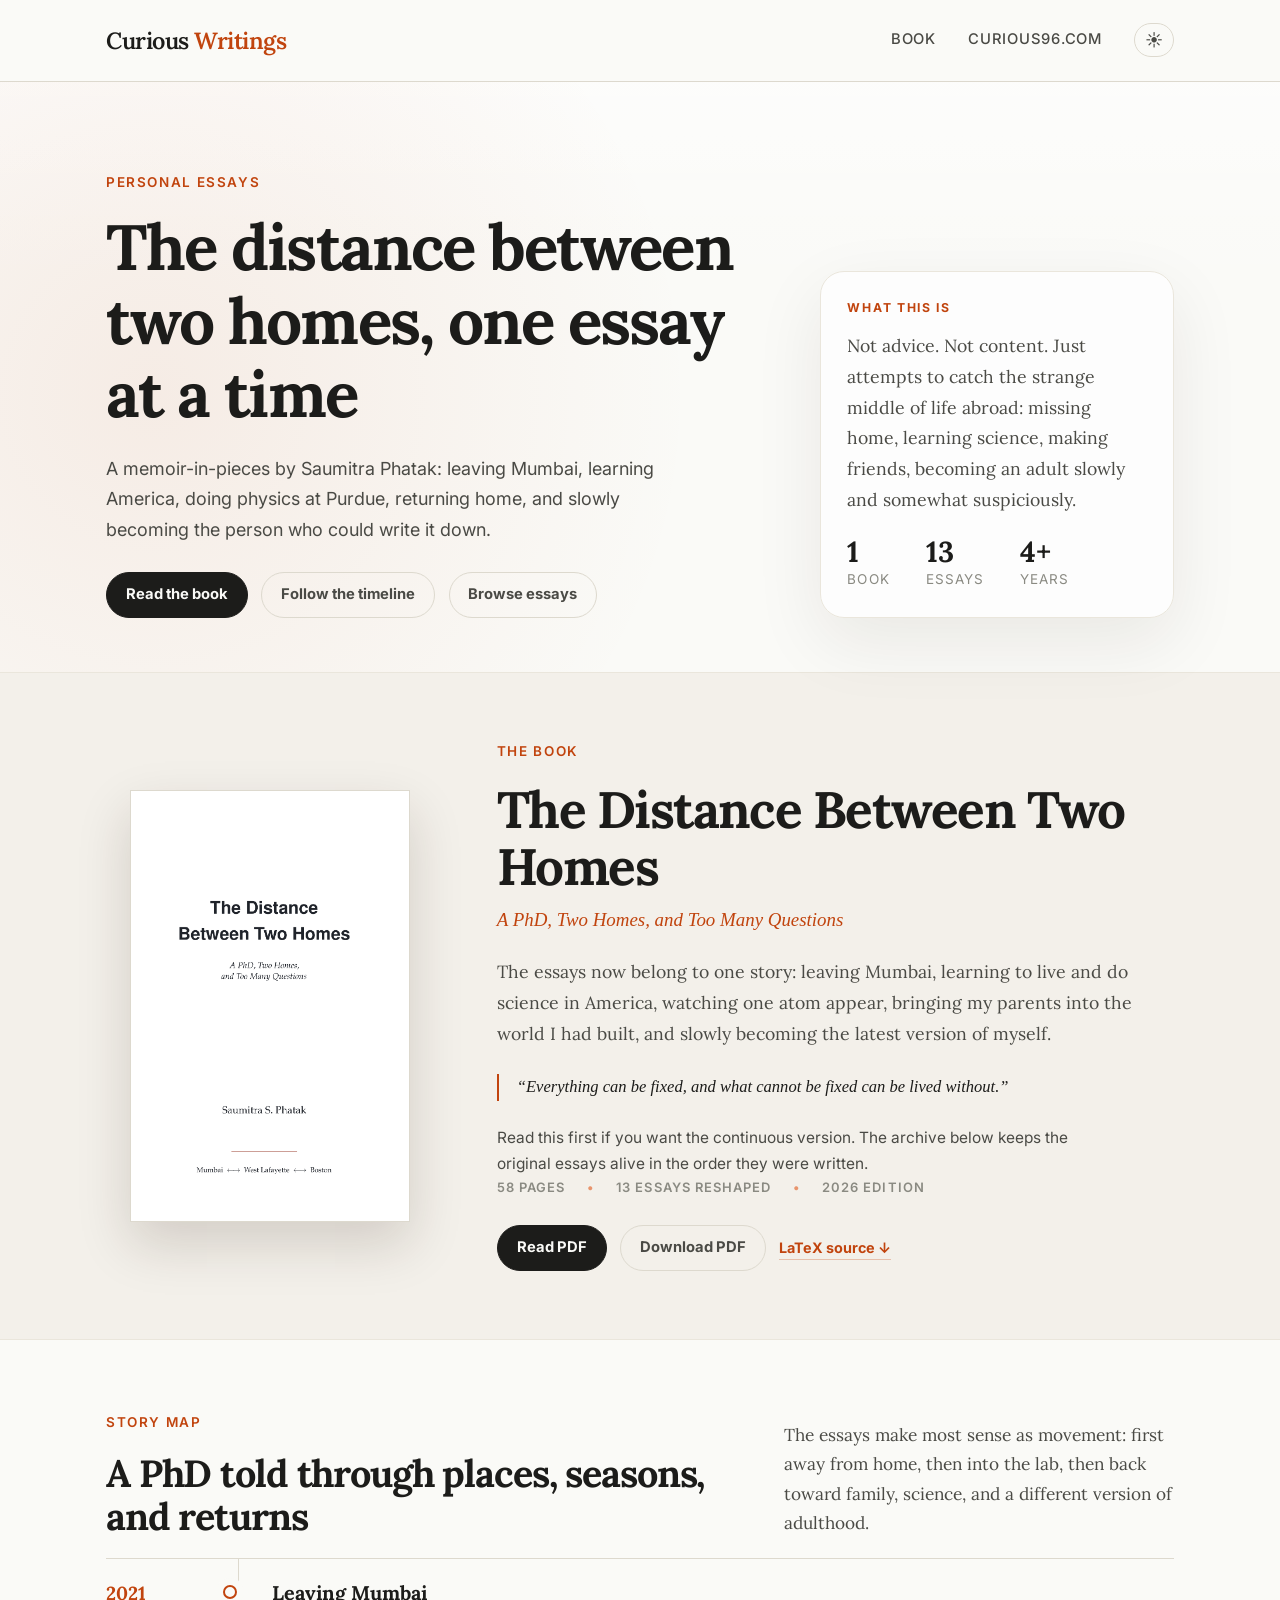
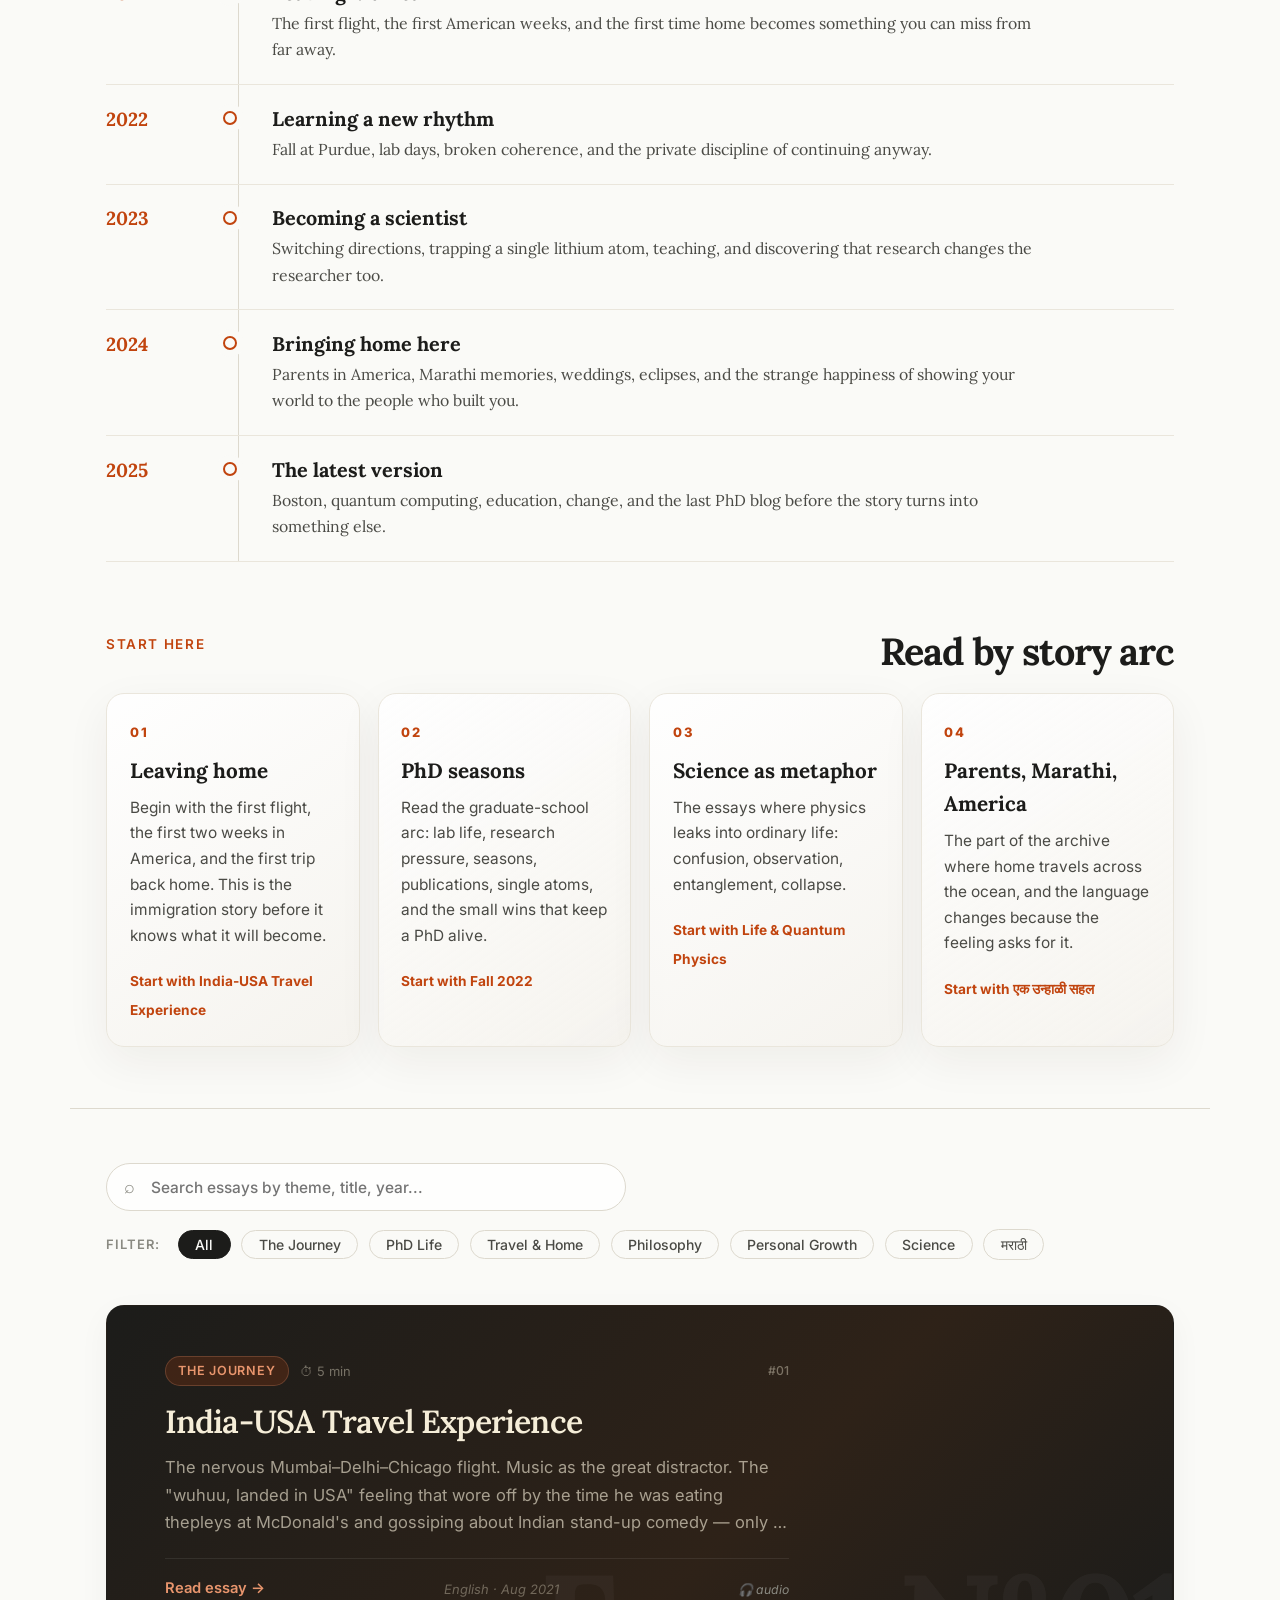
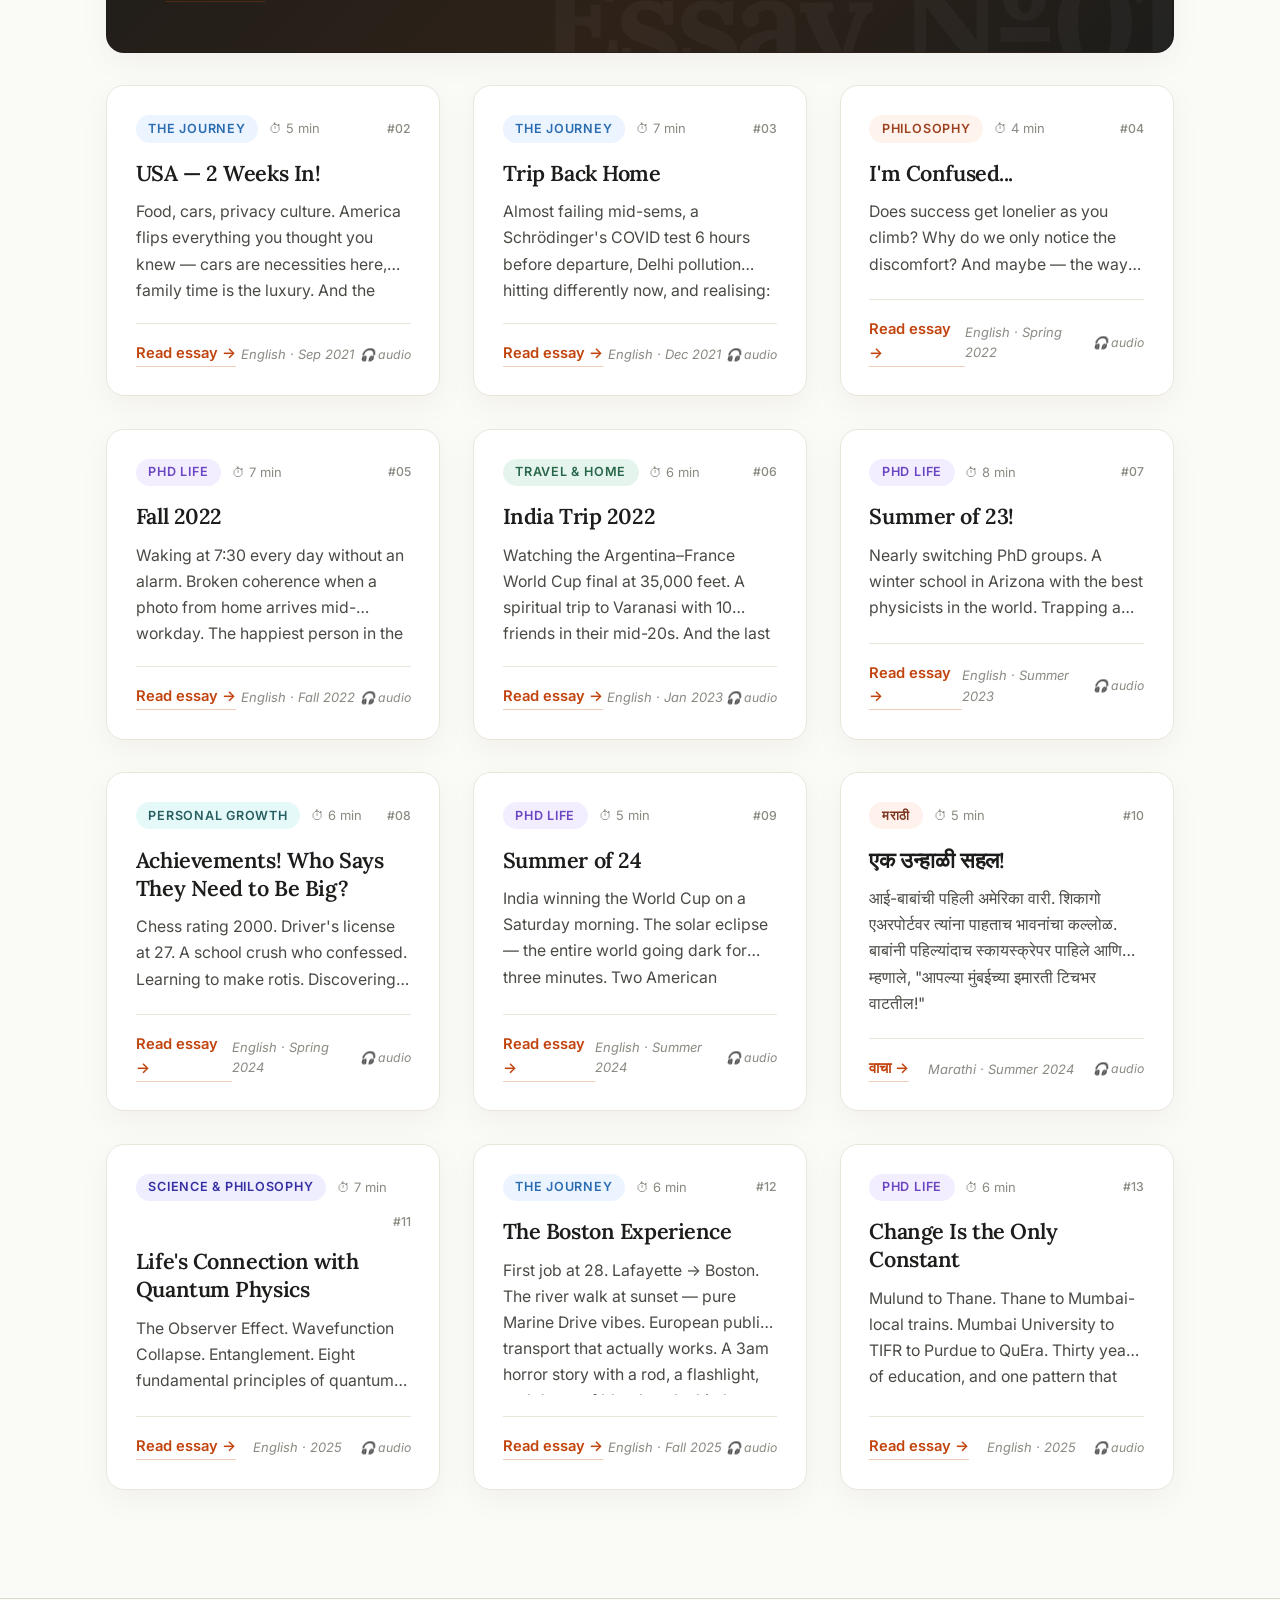
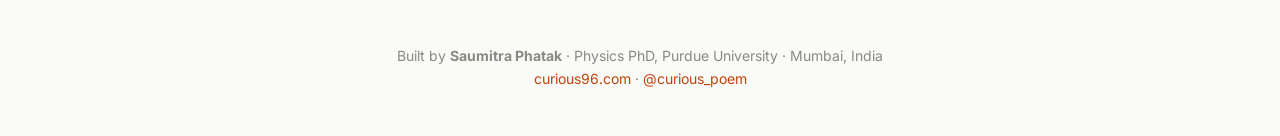
==== commit 614ff7ad: "..." ====
--- a/curious-writings.html
+++ b/curious-writings.html
@@ -45,21 +45,21 @@
   <section class="hero">
     <div class="hero-copy">
       <p class="hero-eyebrow">Personal Essays</p>
-      <h1>Meaningful yet unnecessary conversations</h1>
-      <p class="hero-sub">A collection of personal essays by Saumitra Phatak — a Mumbaikar navigating a Physics PhD at Purdue, one honest reflection at a time.</p>
+      <h1>The distance between two homes, one essay at a time</h1>
+      <p class="hero-sub">A memoir-in-pieces by Saumitra Phatak: leaving Mumbai, learning America, doing physics at Purdue, returning home, and slowly becoming the person who could write it down.</p>
       <div class="hero-actions">
-        <a class="hero-btn primary" href="#essays">Browse essays</a>
-        <a class="hero-btn" href="#book">Read the book</a>
-        <a class="hero-btn" href="#start-here">Start here</a>
+        <a class="hero-btn primary" href="#book">Read the book</a>
+        <a class="hero-btn" href="#timeline">Follow the timeline</a>
+        <a class="hero-btn" href="#essays">Browse essays</a>
       </div>
     </div>
     <aside class="hero-note" aria-label="About this collection">
       <p class="note-kicker">What this is</p>
       <p>Not advice. Not content. Just attempts to catch the strange middle of life abroad: missing home, learning science, making friends, becoming an adult slowly and somewhat suspiciously.</p>
       <div class="hero-meta">
+        <div class="hero-stat"><strong>1</strong><small>Book</small></div>
         <div class="hero-stat"><strong>13</strong><small>Essays</small></div>
         <div class="hero-stat"><strong>4+</strong><small>Years</small></div>
-        <div class="hero-stat"><strong>3</strong><small>Languages</small></div>
       </div>
     </aside>
   </section>
@@ -75,6 +75,7 @@
         <p class="book-subtitle">A PhD, Two Homes, and Too Many Questions</p>
         <p class="book-description">The essays now belong to one story: leaving Mumbai, learning to live and do science in America, watching one atom appear, bringing my parents into the world I had built, and slowly becoming the latest version of myself.</p>
         <blockquote>“Everything can be fixed, and what cannot be fixed can be lived without.”</blockquote>
+        <p class="book-context">Read this first if you want the continuous version. The archive below keeps the original essays alive in the order they were written.</p>
         <div class="book-meta" aria-label="Book details">
           <span>58 pages</span>
           <span>13 essays reshaped</span>
@@ -89,22 +90,74 @@
     </div>
   </section>
 
+  <section class="timeline-section" id="timeline" aria-labelledby="timeline-title">
+    <div class="section-intro timeline-intro">
+      <div>
+        <p class="hero-eyebrow">Story map</p>
+        <h2 id="timeline-title">A PhD told through places, seasons, and returns</h2>
+      </div>
+      <p>The essays make most sense as movement: first away from home, then into the lab, then back toward family, science, and a different version of adulthood.</p>
+    </div>
+    <div class="timeline">
+      <a class="timeline-item" href="articles/01-india-usa-travel.html">
+        <span class="timeline-year">2021</span>
+        <span class="timeline-dot" aria-hidden="true"></span>
+        <span class="timeline-copy">
+          <strong>Leaving Mumbai</strong>
+          <small>The first flight, the first American weeks, and the first time home becomes something you can miss from far away.</small>
+        </span>
+      </a>
+      <a class="timeline-item" href="articles/05-fall-2022.html">
+        <span class="timeline-year">2022</span>
+        <span class="timeline-dot" aria-hidden="true"></span>
+        <span class="timeline-copy">
+          <strong>Learning a new rhythm</strong>
+          <small>Fall at Purdue, lab days, broken coherence, and the private discipline of continuing anyway.</small>
+        </span>
+      </a>
+      <a class="timeline-item" href="articles/07-summer-2023.html">
+        <span class="timeline-year">2023</span>
+        <span class="timeline-dot" aria-hidden="true"></span>
+        <span class="timeline-copy">
+          <strong>Becoming a scientist</strong>
+          <small>Switching directions, trapping a single lithium atom, teaching, and discovering that research changes the researcher too.</small>
+        </span>
+      </a>
+      <a class="timeline-item" href="articles/10-ek-unhali-sahal.html">
+        <span class="timeline-year">2024</span>
+        <span class="timeline-dot" aria-hidden="true"></span>
+        <span class="timeline-copy">
+          <strong>Bringing home here</strong>
+          <small>Parents in America, Marathi memories, weddings, eclipses, and the strange happiness of showing your world to the people who built you.</small>
+        </span>
+      </a>
+      <a class="timeline-item" href="articles/13-learnings-of-education.html">
+        <span class="timeline-year">2025</span>
+        <span class="timeline-dot" aria-hidden="true"></span>
+        <span class="timeline-copy">
+          <strong>The latest version</strong>
+          <small>Boston, quantum computing, education, change, and the last PhD blog before the story turns into something else.</small>
+        </span>
+      </a>
+    </div>
+  </section>
+
   <section class="reader-paths" id="start-here" aria-label="Suggested reading paths">
     <div class="section-intro">
       <p class="hero-eyebrow">Start here</p>
-      <h2>Three ways into the archive</h2>
+      <h2>Read by story arc</h2>
     </div>
     <div class="path-grid">
       <a class="path-card" href="articles/01-india-usa-travel.html">
         <span class="path-num">01</span>
         <h3>Leaving home</h3>
-        <p>Begin with the first flight, the first two weeks in America, and the first trip back home.</p>
+        <p>Begin with the first flight, the first two weeks in America, and the first trip back home. This is the immigration story before it knows what it will become.</p>
         <small>Start with India-USA Travel Experience</small>
       </a>
       <a class="path-card" href="articles/05-fall-2022.html">
         <span class="path-num">02</span>
         <h3>PhD seasons</h3>
-        <p>Read the graduate-school arc: lab life, research pressure, seasons, publications, and small wins.</p>
+        <p>Read the graduate-school arc: lab life, research pressure, seasons, publications, single atoms, and the small wins that keep a PhD alive.</p>
         <small>Start with Fall 2022</small>
       </a>
       <a class="path-card" href="articles/11-life-quantum-physics.html">
@@ -112,6 +165,12 @@
         <h3>Science as metaphor</h3>
         <p>The essays where physics leaks into ordinary life: confusion, observation, entanglement, collapse.</p>
         <small>Start with Life &amp; Quantum Physics</small>
+      </a>
+      <a class="path-card" href="articles/10-ek-unhali-sahal.html">
+        <span class="path-num">04</span>
+        <h3>Parents, Marathi, America</h3>
+        <p>The part of the archive where home travels across the ocean, and the language changes because the feeling asks for it.</p>
+        <small>Start with एक उन्हाळी सहल</small>
       </a>
     </div>
   </section>
--- a/css/styles.css
+++ b/css/styles.css
@@ -261,6 +261,13 @@
   font-size: 0.98rem;
   line-height: 1.75;
 }
+.book-context {
+  max-width: 620px;
+  margin: 1.1rem 0 0;
+  color: var(--text-mid);
+  font-size: 0.86rem;
+  line-height: 1.7;
+}
 .book-copy blockquote {
   max-width: 620px;
   margin: 1.35rem 0;
@@ -295,6 +302,83 @@
 }
 .text-download:hover { color: var(--text); }
 
+/* ─── TIMELINE STORY MAP ─── */
+.timeline-section {
+  max-width: 1140px;
+  margin: 0 auto 3.8rem;
+  padding: 0 2rem;
+}
+.timeline-intro {
+  align-items: start;
+}
+.timeline-intro > p {
+  max-width: 390px;
+  color: var(--text-mid);
+  font-family: var(--ff-serif);
+  font-size: 0.96rem;
+  line-height: 1.7;
+}
+.timeline {
+  position: relative;
+  display: grid;
+  gap: 0;
+  border-top: 1px solid var(--border);
+}
+.timeline::before {
+  content: '';
+  position: absolute;
+  left: 7.35rem;
+  top: 0;
+  bottom: 0;
+  width: 1px;
+  background: var(--border);
+}
+.timeline-item {
+  position: relative;
+  display: grid;
+  grid-template-columns: 5.6rem 1.8rem minmax(0, 1fr);
+  gap: 0.9rem;
+  padding: 1.2rem 0;
+  border-bottom: 1px solid var(--border-light);
+}
+.timeline-year {
+  color: var(--accent);
+  font-family: var(--ff-serif);
+  font-size: 1.05rem;
+  font-weight: 700;
+  line-height: 1.3;
+}
+.timeline-dot {
+  position: relative;
+  width: 0.78rem;
+  height: 0.78rem;
+  margin-top: 0.25rem;
+  border: 2px solid var(--accent);
+  border-radius: 50%;
+  background: var(--bg);
+  box-shadow: 0 0 0 7px var(--bg);
+  z-index: 1;
+}
+.timeline-copy {
+  display: grid;
+  gap: 0.25rem;
+}
+.timeline-copy strong {
+  font-family: var(--ff-serif);
+  font-size: 1.1rem;
+  line-height: 1.25;
+}
+.timeline-copy small {
+  max-width: 760px;
+  color: var(--text-mid);
+  font-family: var(--ff-serif);
+  font-size: 0.88rem;
+  line-height: 1.65;
+}
+.timeline-item:hover .timeline-copy strong {
+  color: var(--accent);
+}
+
 /* ─── READER PATHS ─── */
 .reader-paths {
   max-width: 1140px;
@@ -316,7 +400,7 @@
 }
 .path-grid {
   display: grid;
-  grid-template-columns: repeat(3, 1fr);
+  grid-template-columns: repeat(4, 1fr);
   gap: 1rem;
 }
 .path-card {
@@ -812,11 +896,12 @@
   .articles-grid { grid-template-columns: repeat(2, 1fr); }
   .hero { grid-template-columns: 1fr; gap: 1.6rem; }
   .hero-note { max-width: 640px; }
-  .path-grid { grid-template-columns: 1fr; }
+  .path-grid { grid-template-columns: repeat(2, 1fr); }
   .book-feature-inner { grid-template-columns: 220px minmax(0, 1fr); gap: 2.5rem; }
 }
 @media (max-width: 580px) {
   .articles-grid { grid-template-columns: 1fr; }
+  .path-grid { grid-template-columns: 1fr; }
 }
 
 /* ─── RESPONSIVE (existing) ─── */
@@ -827,6 +912,15 @@
   .filter-bar { padding: 0; }
   .filter-shell { padding: 0 1.5rem; }
   .reader-paths { padding: 0 1.5rem; margin-bottom: 2.4rem; }
+  .timeline-section { padding: 0 1.5rem; margin-bottom: 2.6rem; }
+  .timeline-intro { display: block; }
+  .timeline-intro > p { margin-top: 0.8rem; }
+  .timeline::before { left: 4.8rem; }
+  .timeline-item {
+    grid-template-columns: 3.55rem 1.35rem minmax(0, 1fr);
+    gap: 0.65rem;
+  }
+  .timeline-year { font-size: 0.88rem; }
   .divider { padding: 0 1.5rem; }
   .site-header .inner { padding: 0 1.5rem; }
   .site-nav { gap: 0.7rem; }
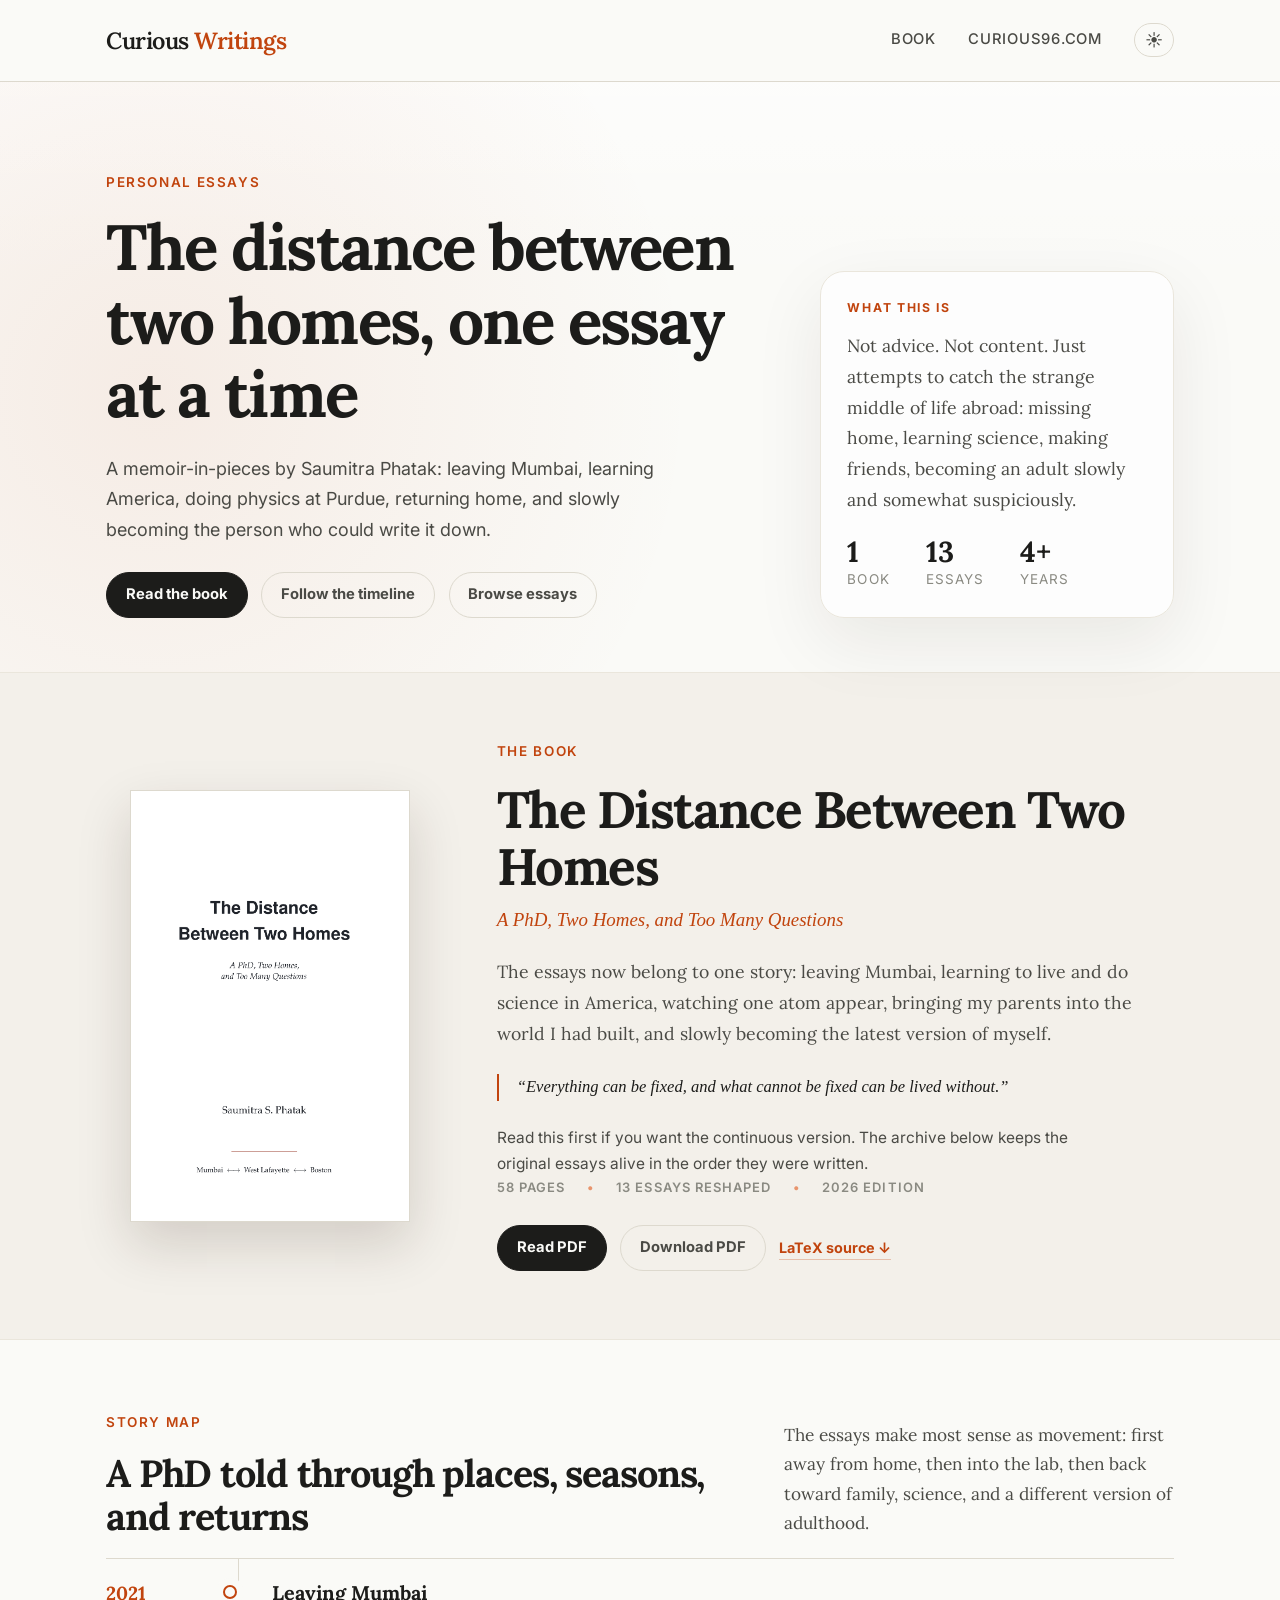
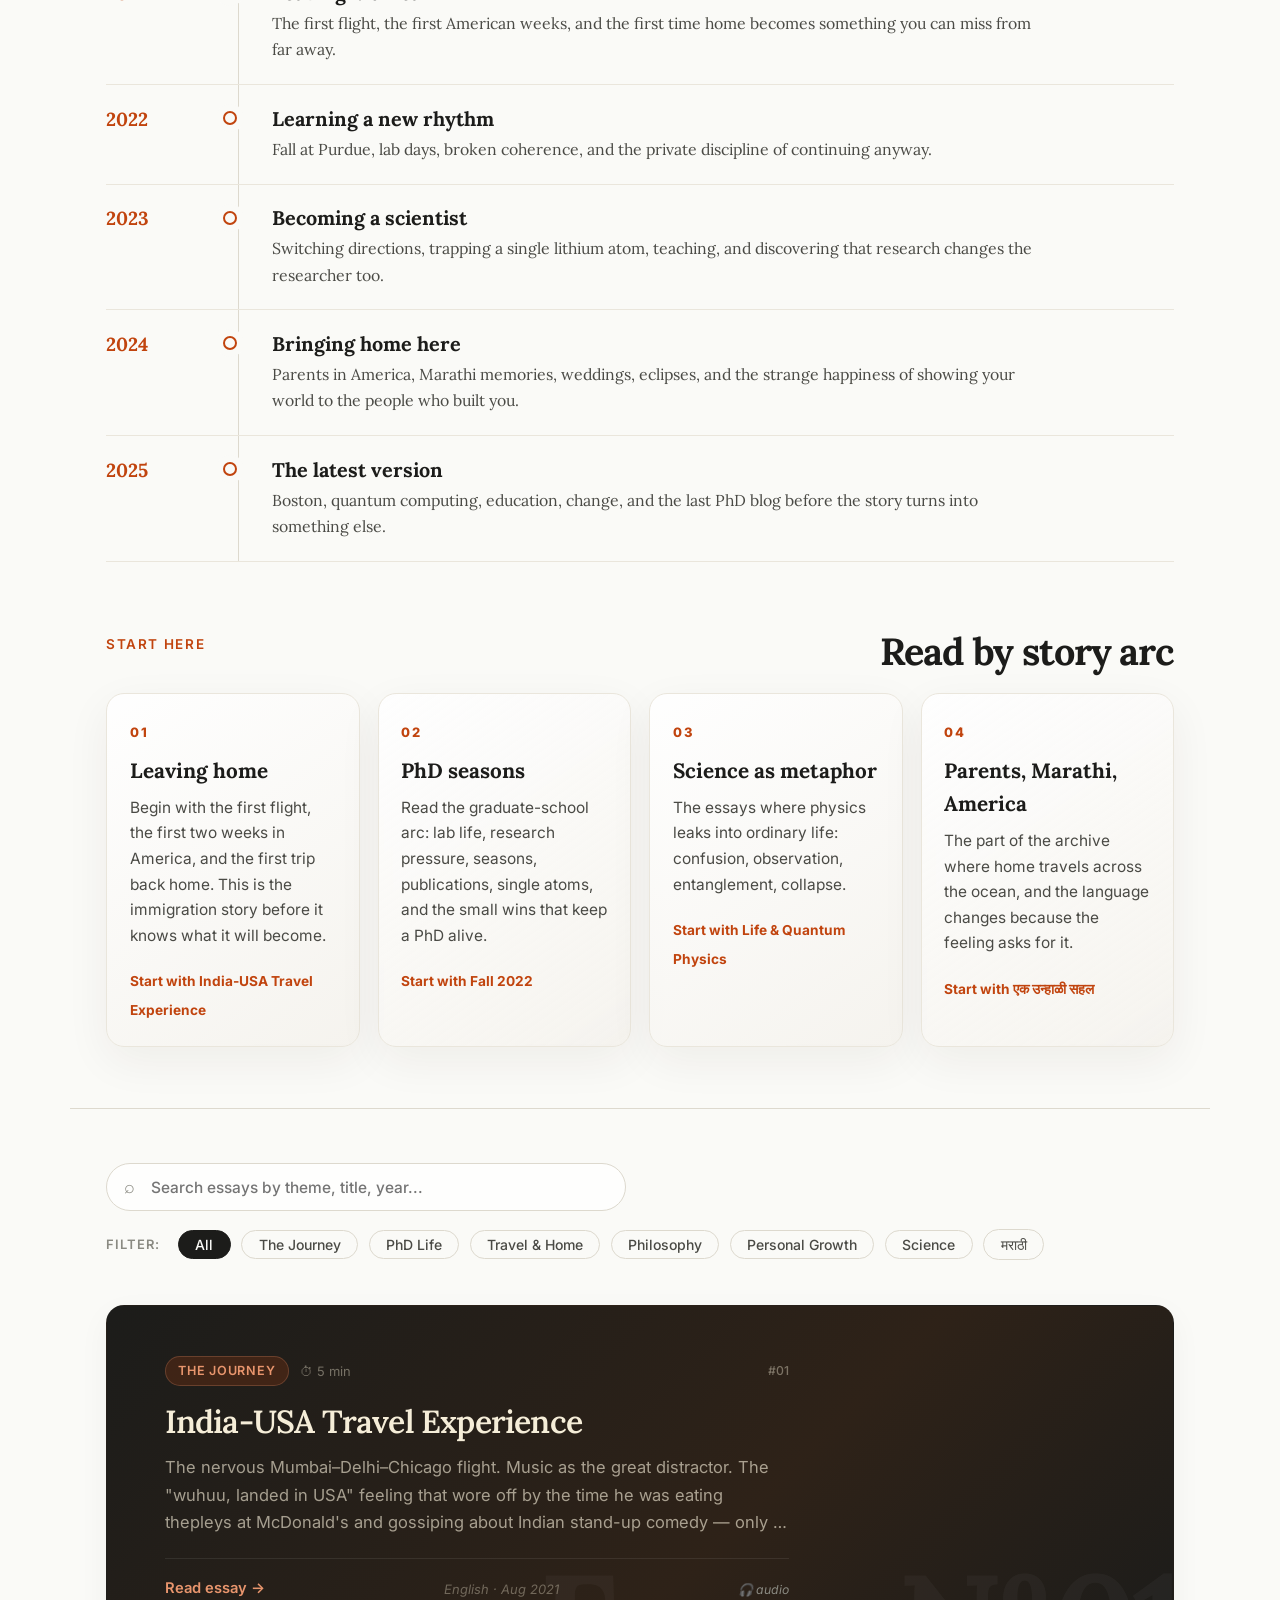
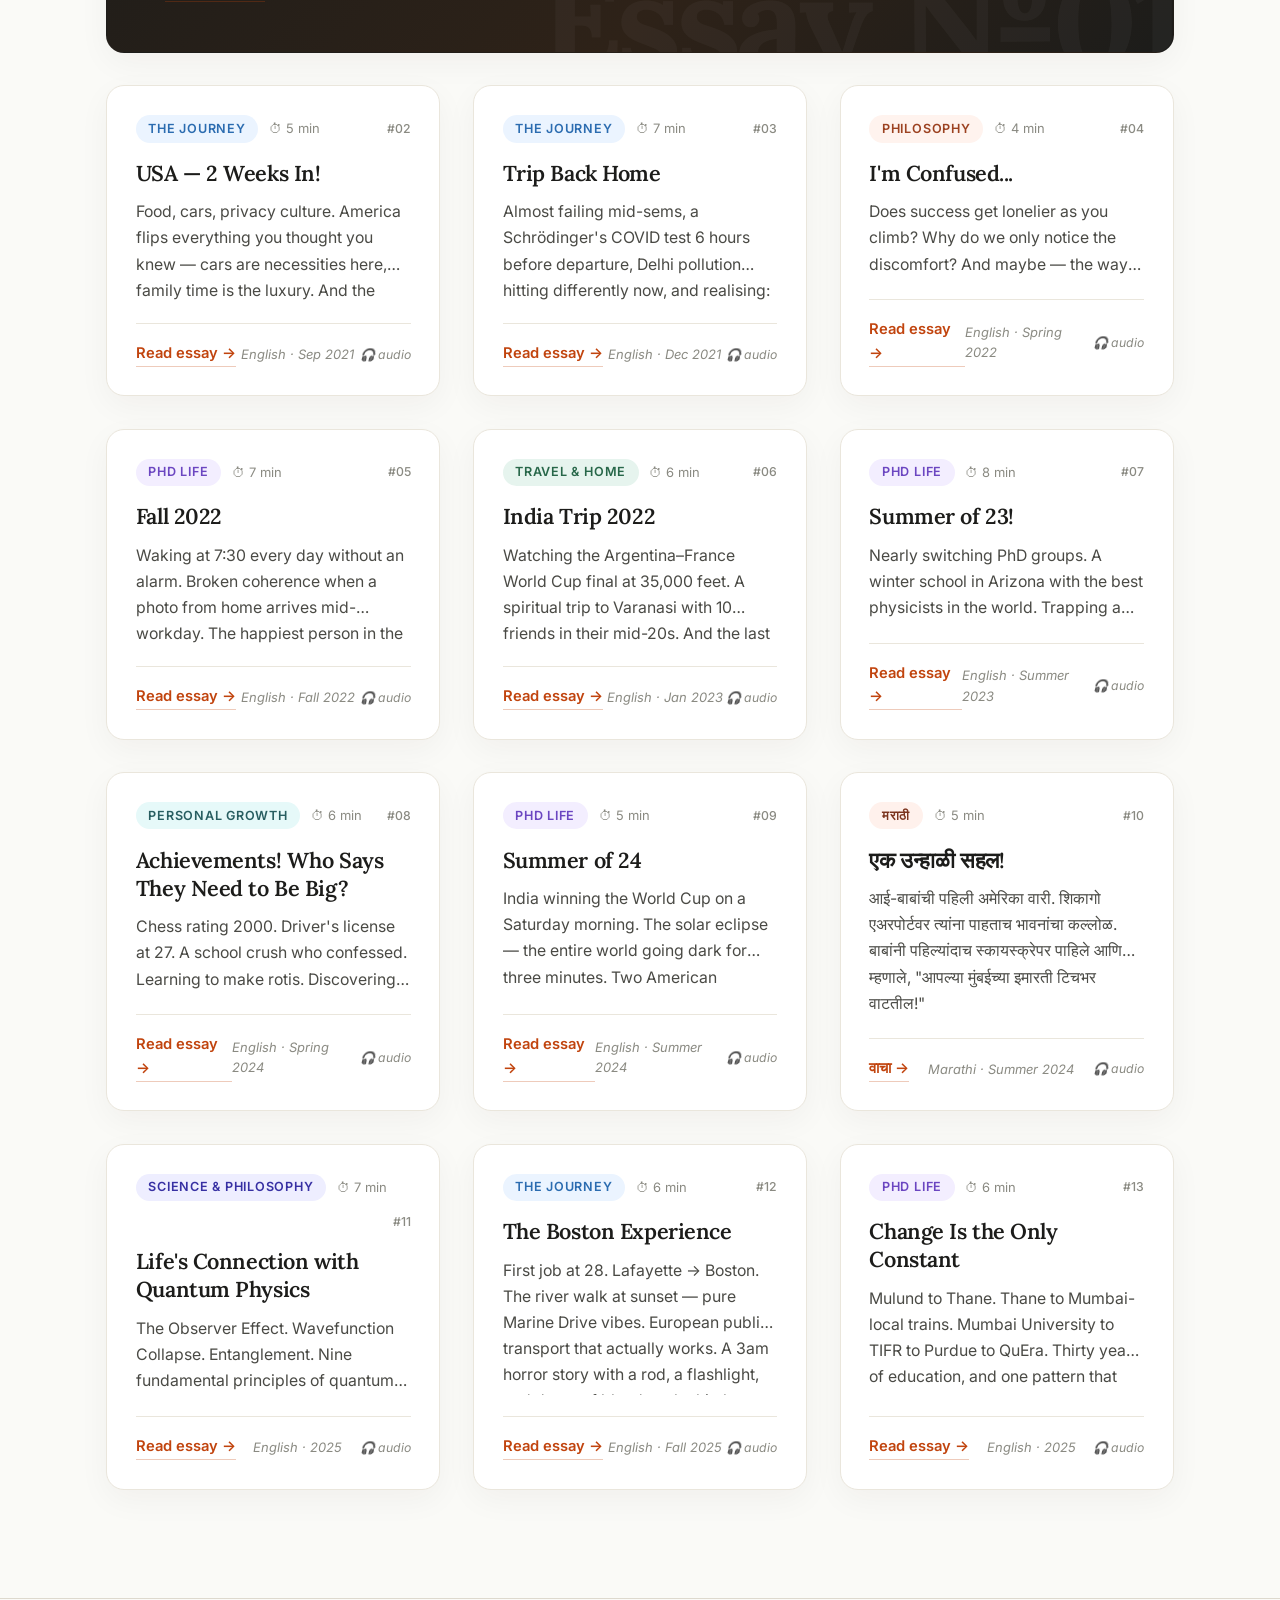
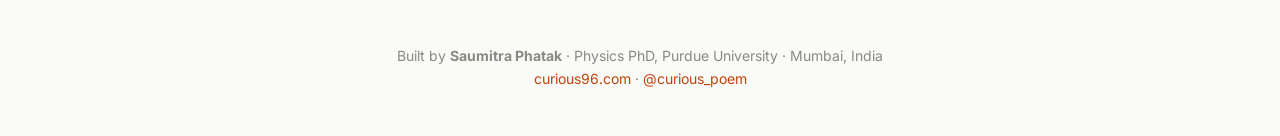
==== commit 0e690cc2: "..." ====
--- a/curious-writings.html
+++ b/curious-writings.html
@@ -377,7 +377,7 @@
             <span class="card-num">#11</span>
           </div>
           <h2 class="card-title">Life's Connection with Quantum Physics</h2>
-          <p class="card-excerpt">The Observer Effect. Wavefunction Collapse. Entanglement. Eight fundamental principles of quantum physics — and how each one mirrors the way we actually live, love, and make decisions.</p>
+          <p class="card-excerpt">The Observer Effect. Wavefunction Collapse. Entanglement. Nine fundamental principles of quantum physics — and how each one mirrors the way we actually live, love, and make decisions.</p>
           <div class="card-footer">
             <a href="articles/11-life-quantum-physics.html" class="card-read-link">Read essay →</a>
             <span class="card-lang">English · 2025</span>
